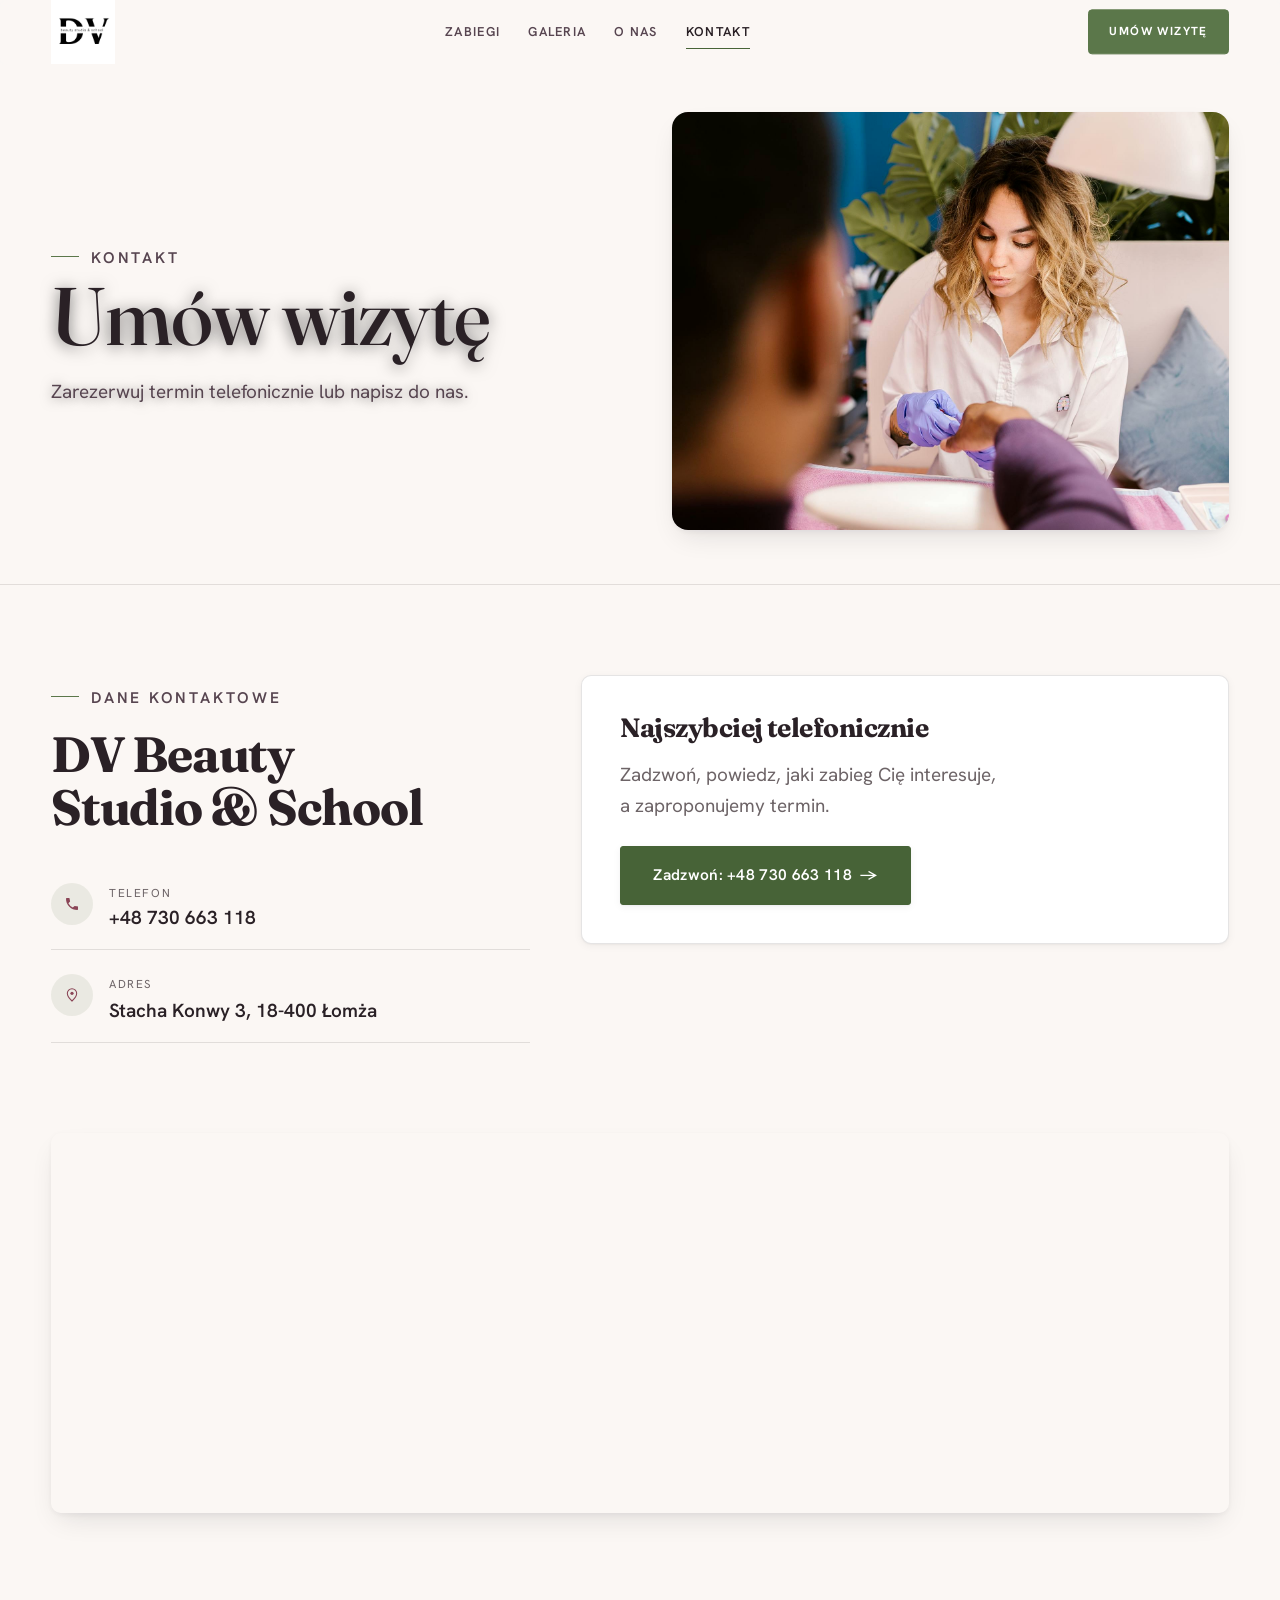
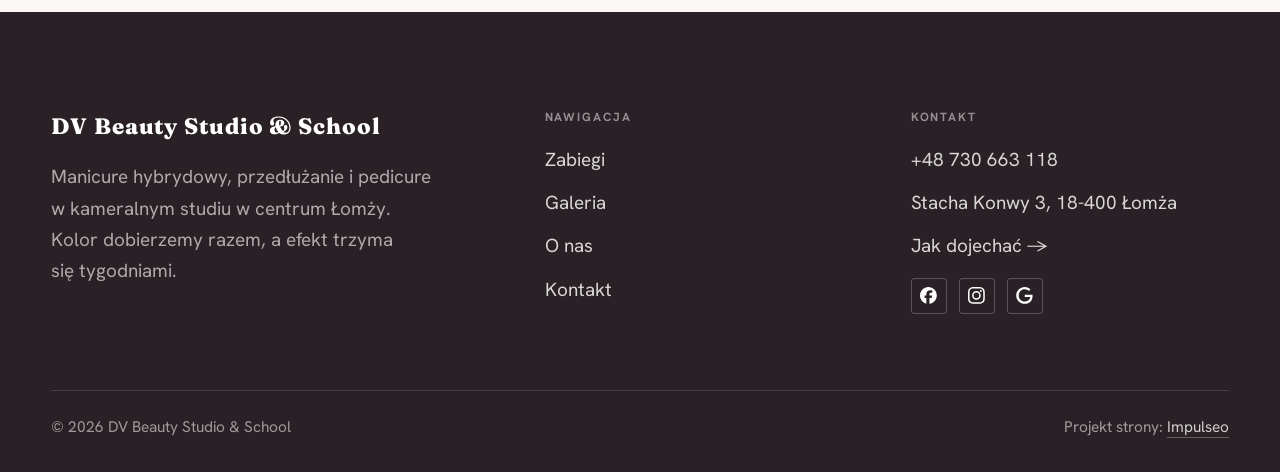
==== kontakt.html @ adeb6d8c "Strona demo: dv-beauty-studio-school" ====
<!DOCTYPE html>
<html lang="pl">
<head>
<meta charset="UTF-8">
<meta name="viewport" content="width=device-width, initial-scale=1.0">
<title>Kontakt - DV Beauty Studio &amp; School</title>
<meta name="description" content="Kontakt DV Beauty Studio &amp; School - Stacha Konwy 3, 18-400 Łomża">
<link rel="canonical" href="https://kris20032.github.io/dv-beauty-studio-school/kontakt.html">
<meta name="robots" content="noindex, nofollow">
<meta property="og:type" content="website">
<meta property="og:locale" content="pl_PL">
<meta property="og:site_name" content="DV Beauty Studio &amp; School">
<meta property="og:title" content="Kontakt - DV Beauty Studio &amp; School">
<meta property="og:description" content="Kontakt DV Beauty Studio &amp; School - Stacha Konwy 3, 18-400 Łomża">
<meta property="og:url" content="https://kris20032.github.io/dv-beauty-studio-school/kontakt.html">
<meta property="og:image" content="https://kris20032.github.io/dv-beauty-studio-school/img/og.jpg">
<meta property="og:image:width" content="1200">
<meta property="og:image:height" content="630">
<meta name="twitter:card" content="summary_large_image">
<link rel="preconnect" href="https://fonts.googleapis.com">
<link rel="preconnect" href="https://fonts.gstatic.com" crossorigin>
<link href="https://fonts.googleapis.com/css2?family=Fraunces:wght@500;600;700&family=Hanken+Grotesk:wght@400;500;600&display=swap" rel="stylesheet">
<link rel="stylesheet" href="assets/styles.css?v=def49a6e">
</head>
<body>

<header class="nav">
  <div class="wrap nav-inner">
    <a class="brand brand-has-logo" href="index.html"><img class="brand-logo" src="img/logo.jpg" alt="DV Beauty Studio &amp; School" width="720" height="720" decoding="async"></a>
    <nav class="nav-links">
      <a href="oferta.html">Zabiegi</a>
      <a href="realizacje.html">Galeria</a>
      <a href="o-nas.html">O nas</a>
      <a href="kontakt.html" class="active" aria-current="page">Kontakt</a>
      <a href="kontakt.html" class="btn btn-accent">Umów wizytę</a>
    </nav>
    <button class="nav-toggle" aria-label="Menu"><span></span><span></span><span></span></button>
  </div>
</header>

<main>
<section class="pagehead pagehead-soft">
  <div class="wrap">
    <figure class="ph-fig reveal"><img src="img/g14.jpg" alt="DV Beauty Studio &amp; School - Umów wizytę" loading="lazy" width="1880" height="1253" decoding="async"></figure>
    <div class="ph-copy reveal">
      <span class="eyebrow">Kontakt</span>
      <h1>Umów wizytę</h1>
      <p>Zarezerwuj termin telefonicznie lub napisz do nas.</p>
    </div>
  </div>
</section>
<section>
  <div class="wrap contact-grid">
    <div class="reveal">
      <span class="eyebrow">Dane kontaktowe</span>
      <h2 style="margin:var(--space-4) 0 var(--space-6)">DV Beauty Studio & School</h2>
      <div class="info-list">
        <div class="info-row"><div class="ic"><svg class="ico-tel" width="16" height="16" viewBox="0 0 24 24" fill="none" aria-hidden="true"><path d="M6.6 10.8a15.5 15.5 0 0 0 6.6 6.6l2.2-2.2a1 1 0 0 1 1-.24 11.4 11.4 0 0 0 3.6.58 1 1 0 0 1 1 1V20a1 1 0 0 1-1 1A17 17 0 0 1 3 4a1 1 0 0 1 1-1h3.5a1 1 0 0 1 1 1c0 1.25.2 2.46.58 3.6a1 1 0 0 1-.25 1l-2.23 2.2Z" fill="currentColor"/></svg></div><div><div class="lbl">Telefon</div><a class="val" href="tel:+48730663118">+48 730 663 118</a></div></div>
        <div class="info-row"><div class="ic"><svg class="ico-pin" width="16" height="16" viewBox="0 0 24 24" fill="none" aria-hidden="true"><path d="M12 21s7-6.1 7-11.5A7 7 0 0 0 5 9.5C5 14.9 12 21 12 21Z" stroke="currentColor" stroke-width="1.6" fill="none"/><circle cx="12" cy="9.5" r="2.4" fill="currentColor"/></svg></div><div><div class="lbl">Adres</div><div class="val">Stacha Konwy 3, 18-400 Łomża</div></div></div>
      </div>
    </div>
    <div class="reveal">
      <div class="form">
        <h3 style="margin-bottom:var(--space-4)">Najszybciej telefonicznie</h3>
        <p class="muted" style="margin-bottom:var(--space-5)">Zadzwoń, powiedz, jaki zabieg Cię interesuje, a zaproponujemy termin.</p>
        <a href="tel:+48730663118" class="btn btn-accent" style="justify-content:center">Zadzwoń: +48 730 663 118 <span class="arr">→</span></a>
      </div>
    </div>
  </div>
</section>
<section style="padding-top:0">
  <div class="wrap reveal">
    <iframe class="map" title="DV Beauty Studio &amp; School - Łomża" src="https://maps.google.com/maps?q=DV%20Beauty%20Studio%20%26%20School%20%C5%81om%C5%BCa&z=15&output=embed" loading="lazy" referrerpolicy="no-referrer-when-downgrade"></iframe>
  </div>
</section>
</main>

<footer>
  <div class="wrap">
    <div class="foot-grid">
      <div class="foot-brand">
        <div class="name">DV Beauty Studio & School</div>
        <p>Manicure hybrydowy, przedłużanie i pedicure w kameralnym studiu w centrum Łomży. Kolor dobierzemy razem, a efekt trzyma się tygodniami.</p>
      </div>
      <div class="foot-col">
        <h4>Nawigacja</h4>
        <a href="oferta.html">Zabiegi</a>
        <a href="realizacje.html">Galeria</a>
        <a href="o-nas.html">O nas</a>
        <a href="kontakt.html">Kontakt</a>
      </div>
      <div class="foot-col">
        <h4>Kontakt</h4>
        <a href="tel:+48730663118">+48 730 663 118</a>
        <p>Stacha Konwy 3, 18-400 Łomża</p>
        <a href="https://www.google.com/maps?cid=17348931028230055047" target="_blank" rel="noopener">Jak dojechać →</a>
      <div class="foot-soc">
        <a class="soc" href="https://www.facebook.com/dv.nailspace.insta/" target="_blank" rel="noopener" aria-label="Facebook - DV Beauty Studio &amp; School"><svg viewBox="0 0 24 24" aria-hidden="true" focusable="false"><path d="M9.101 23.691v-7.98H6.627v-3.667h2.474v-1.58c0-4.085 1.848-5.978 5.858-5.978.401 0 .955.042 1.468.103a8.68 8.68 0 0 1 1.141.195v3.325a8.623 8.623 0 0 0-.653-.036 26.805 26.805 0 0 0-.733-.009c-.707 0-1.259.096-1.675.309a1.686 1.686 0 0 0-.679.622c-.258.42-.374.995-.374 1.752v1.297h3.919l-.386 2.103-.287 1.564h-3.246v8.245C19.396 23.238 24 18.179 24 12.044c0-6.627-5.373-12-12-12s-12 5.373-12 12c0 5.628 3.874 10.35 9.101 11.647Z" fill="currentColor"/></svg></a>
        <a class="soc" href="https://www.instagram.com/dv.nailspace/" target="_blank" rel="noopener" aria-label="Instagram - DV Beauty Studio &amp; School"><svg viewBox="0 0 24 24" aria-hidden="true" focusable="false"><path d="M7.0301.084c-1.2768.0602-2.1487.264-2.911.5634-.7888.3075-1.4575.72-2.1228 1.3877-.6652.6677-1.075 1.3368-1.3802 2.127-.2954.7638-.4956 1.6365-.552 2.914-.0564 1.2775-.0689 1.6882-.0626 4.947.0062 3.2586.0206 3.6671.0825 4.9473.061 1.2765.264 2.1482.5635 2.9107.308.7889.72 1.4573 1.388 2.1228.6679.6655 1.3365 1.0743 2.1285 1.38.7632.295 1.6361.4961 2.9134.552 1.2773.056 1.6884.069 4.9462.0627 3.2578-.0062 3.668-.0207 4.9478-.0814 1.28-.0607 2.147-.2652 2.9098-.5633.7889-.3086 1.4578-.72 2.1228-1.3881.665-.6682 1.0745-1.3378 1.3795-2.1284.2957-.7632.4966-1.636.552-2.9124.056-1.2809.0692-1.6898.063-4.948-.0063-3.2583-.021-3.6668-.0817-4.9465-.0607-1.2797-.264-2.1487-.5633-2.9117-.3084-.7889-.72-1.4568-1.3876-2.1228C21.2982 1.33 20.628.9208 19.8378.6165 19.074.321 18.2017.1197 16.9244.0645 15.6471.0093 15.236-.005 11.977.0014 8.718.0076 8.31.0215 7.0301.0839m.1402 21.6932c-1.17-.0509-1.8053-.2453-2.2287-.408-.5606-.216-.96-.4771-1.3819-.895-.422-.4178-.6811-.8186-.9-1.378-.1644-.4234-.3624-1.058-.4171-2.228-.0595-1.2645-.072-1.6442-.079-4.848-.007-3.2037.0053-3.583.0607-4.848.05-1.169.2456-1.805.408-2.2282.216-.5613.4762-.96.895-1.3816.4188-.4217.8184-.6814 1.3783-.9003.423-.1651 1.0575-.3614 2.227-.4171 1.2655-.06 1.6447-.072 4.848-.079 3.2033-.007 3.5835.005 4.8495.0608 1.169.0508 1.8053.2445 2.228.408.5608.216.96.4754 1.3816.895.4217.4194.6816.8176.9005 1.3787.1653.4217.3617 1.056.4169 2.2263.0602 1.2655.0739 1.645.0796 4.848.0058 3.203-.0055 3.5834-.061 4.848-.051 1.17-.245 1.8055-.408 2.2294-.216.5604-.4763.96-.8954 1.3814-.419.4215-.8181.6811-1.3783.9-.4224.1649-1.0577.3617-2.2262.4174-1.2656.0595-1.6448.072-4.8493.079-3.2045.007-3.5825-.006-4.848-.0608M16.953 5.5864A1.44 1.44 0 1 0 18.39 4.144a1.44 1.44 0 0 0-1.437 1.4424M5.8385 12.012c.0067 3.4032 2.7706 6.1557 6.173 6.1493 3.4026-.0065 6.157-2.7701 6.1506-6.1733-.0065-3.4032-2.771-6.1565-6.174-6.1498-3.403.0067-6.156 2.771-6.1496 6.1738M8 12.0077a4 4 0 1 1 4.008 3.9921A3.9996 3.9996 0 0 1 8 12.0077" fill="currentColor"/></svg></a>
        <a class="soc" href="https://www.google.com/maps?cid=17348931028230055047" target="_blank" rel="noopener" aria-label="Google - DV Beauty Studio &amp; School"><svg viewBox="0 0 24 24" aria-hidden="true" focusable="false"><path d="M12.48 10.92v3.28h7.84c-.24 1.84-.853 3.187-1.787 4.133-1.147 1.147-2.933 2.4-6.053 2.4-4.827 0-8.6-3.893-8.6-8.72s3.773-8.72 8.6-8.72c2.6 0 4.507 1.027 5.907 2.347l2.307-2.307C18.747 1.44 16.133 0 12.48 0 5.867 0 .307 5.387.307 12s5.56 12 12.173 12c3.573 0 6.267-1.173 8.373-3.36 2.16-2.16 2.84-5.213 2.84-7.667 0-.76-.053-1.467-.173-2.053H12.48z" fill="currentColor"/></svg></a>
      </div>
      </div>
    </div>
    <div class="foot-bot">
      <span>© 2026 DV Beauty Studio & School</span>
      <span>Projekt strony: <a class="foot-credit" href="https://impulseo.pl" target="_blank" rel="noopener">Impulseo</a></span>
    </div>
  </div>
</footer>
<div class="sticky-reserve"><a class="sr-book" href="kontakt.html">Umów wizytę</a><a class="sr-call" href="tel:+48730663118" aria-label="Zadzwoń"><svg class="ico-tel" width="16" height="16" viewBox="0 0 24 24" fill="none" aria-hidden="true"><path d="M6.6 10.8a15.5 15.5 0 0 0 6.6 6.6l2.2-2.2a1 1 0 0 1 1-.24 11.4 11.4 0 0 0 3.6.58 1 1 0 0 1 1 1V20a1 1 0 0 1-1 1A17 17 0 0 1 3 4a1 1 0 0 1 1-1h3.5a1 1 0 0 1 1 1c0 1.25.2 2.46.58 3.6a1 1 0 0 1-.25 1l-2.23 2.2Z" fill="currentColor"/></svg></a></div>
<div class="demo-wazne" data-do="2026-08-30" data-cykl="3" hidden><svg class="dw-ico" width="13" height="13" viewBox="0 0 24 24" fill="none" aria-hidden="true"><circle cx="12" cy="12" r="8.6" stroke="currentColor" stroke-width="1.8"/><path d="M12 7.2V12l3.3 2" stroke="currentColor" stroke-width="1.8" stroke-linecap="round"/></svg><span class="dw-txt"></span></div>

<script src="assets/main.js"></script>
</body>
</html>
---- assets/styles.css ----
/* ============================================================
   STOLBASZ — premium, architektoniczny B2B fit-out
   Jasna paleta, zero brązu. System wg premium-web-craft.
   Projekt strony: Impulseo (impulseo.pl)
   ============================================================ */

:root{
  /* PALETA — jasna, architektoniczna, chłodna */
  --paper:#FBF7F4;          /* główne tło */
  --paper-2:#F1E7E4;        /* sekcje alternatywne (chłodny jasny szary) */
  --paper-3:#F1E7E4;        /* delikatne wypełnienia */
  --ink:#2A2126;            /* tekst główny — chłodny grafit */
  --ink-soft:#574550;       /* nagłówki drugorzędne */
  --muted:#94888C;          /* tekst poboczny */
  --line:rgba(42,33,38,.12);/* hairline */
  --accent:#A85A6B;         /* stonowany petrol-slate — jedyny akcent */
  --accent-d:#8A4456;
  --accent-soft:rgba(168,90,107,.10);
  --dark:#2A2126;           /* sekcje ciemne (stopka/CTA) */

  /* HOVER ZDJĘĆ — JEDEN standard dla całego silnika (decyzja K. 04.08.2026, artefakt z wariantami).
     AKTUALNE (K.+Szymon 09.08.2026, wybór z artefaktu 6 wariantów): zoom 1.05 przy 1.4s -
     przy tak długim czasie mocniejszy kadr NIE skacze, tylko „oddycha". Poprzedni standard
     (1.02 / .55s z 04.08) odbierany jako dynamiczny i szybki.
     Spoczynek lekko przygaszony, ale TYLKO tam, gdzie jest mysz (@media hover:hover) —
     na telefonie zdjęcia zostają w pełnej jasności. */
  --img-zoom:1.05;                   /* K.+Szymon 09.08: wariant F z artefaktu porównawczego */
  --img-rest:brightness(.95) saturate(.99);
  --img-hot:brightness(1.06) saturate(1.05);
  --img-dur:1.4s;                    /* K.+Szymon 09.08 (wariant F): powoli = elegancko */
  --img-ease:cubic-bezier(.16,.84,.44,1);  /* miękki ogon, efekt „oddychania" */

  /* ODSTĘPY — skala 4/8 */
  --space-1:4px; --space-2:8px; --space-3:12px; --space-4:16px; --space-5:24px;
  --space-6:32px; --space-7:48px; --space-8:64px; --space-9:96px; --space-10:128px;

  /* TYPOGRAFIA — fluid clamp() (skala podbita 16.07.2026: większe, czytelniejsze litery — uwaga Adama) */
  --text-sm:clamp(.9rem,.87rem + .12vw,1rem);
  --text-base:clamp(1.08rem,1.04rem + .18vw,1.2rem);
  --text-lg:clamp(1.24rem,1.15rem + .34vw,1.44rem);
  --text-h3:clamp(1.34rem,1.22rem + .55vw,1.66rem);
  --text-h2:clamp(2.1rem,1.66rem + 2.1vw,3.1rem);
  --text-h1:clamp(2.9rem,2.1rem + 4vw,5.1rem);

  /* PROMIENIE — architektoniczne, raczej ostre */
  --r-sm:3px; --r-md:6px; --r-lg:10px;

  /* RUCH */
  --ease:cubic-bezier(.25,.46,.45,.94); --dur:.24s;

  /* CIENIE — miękkie, warstwowe */
  --sh-sm:0 1px 2px rgba(16,24,32,.04), 0 2px 8px rgba(16,24,32,.05);
  --sh-md:0 2px 6px rgba(16,24,32,.05), 0 12px 28px -8px rgba(16,24,32,.12);
  --sh-lg:0 6px 14px rgba(16,24,32,.07), 0 26px 56px -18px rgba(16,24,32,.22);

  --hairline:1px solid var(--line);

  --font-display:'Fraunces',serif;
  --font-body:'Hanken Grotesk',sans-serif;
}

*{box-sizing:border-box;margin:0;padding:0}
html{scroll-behavior:smooth}
body{
  font-family:var(--font-body);
  font-size:var(--text-base);
  line-height:1.65;
  color:var(--ink);
  background:var(--paper);
  -webkit-font-smoothing:antialiased;
  text-rendering:optimizeLegibility;
}
img{max-width:100%;height:auto;display:block}  /* height:auto = width/height z atrybutów trzyma proporcje (TOP#12) */
a{color:inherit;text-decoration:none}

.wrap{width:min(92%,1180px);margin-inline:auto}
section{padding-block:clamp(52px,6.5vw,96px)}

h1,h2,h3{font-family:var(--font-display);font-weight:700;line-height:1.08;letter-spacing:-.02em;color:var(--ink)}
h1{font-size:var(--text-h1);letter-spacing:-.035em}
h2{font-size:var(--text-h2);letter-spacing:-.025em}
h3{font-size:var(--text-h3)}
/* MIARA — długość wiersza. WCAG 2.2 SC 1.4.8: max 80 znaków; Butterick: 45–90.
   68ch daje realnie 72–78 znaków polskiego tekstu, czyli z zapasem pod granicą.
   Wcześniej limit miał TYLKO <p> — <li>, <blockquote> i <dd> nie miały żadnego,
   i to jedyny powód, dla którego 23 bloki na dwóch oddanych stronach jadą po
   83–106 znaków w wierszu (pomiar 07.08.2026, bramka `miara`).
   ⚠️ Listy i definicje ograniczamy TYLKO bez klasy: `ul`/`ol` z klasą to u nas
   układ (siatki kafli, menu), a nie tekst ciągły — tam miarę wyznacza układ. */
/* 60ch, nie 68ch (K. 10.08): po zmianie fontów na węższe kroje (DM Sans i spółka)
   w 68ch mieściło się ~90 znaków - bramka pikselowa słusznie zgłaszała przekroczenie
   granicy 80. Pomiar na żywej przeglądarce: 60ch = 90 znaków, 53ch = ~78 znaków, czyli normę WCAG 1.4.8. */
:root{ --miara:53ch }
p{max-width:min(100%,var(--miara))}
blockquote,
ul:not([class])>li, ol:not([class])>li,
dl:not([class])>dd{max-width:min(100%,var(--miara))}

/* ⚠️ Świadomie BEZ wyjątku `.tile p,.card p,.svc p{max-width:none}`, choć nasuwa się sam:
   te akapity BYŁY już ograniczone (stare `p{max-width:65ch}`), więc „wyjątek" nie odblokowałby
   niczego nowego — tylko ROZLUŹNIŁ stan sprzed zmiany na wszystkich demach naraz.
   `figcaption` żadna z reguł wyżej nie dotyczy, więc też nie potrzebuje zwolnienia. */

/* ŁAMANIE. `balance` wyrównuje długości wierszy w nagłówku, `pretty` pilnuje ostatniego
   wiersza akapitu, żeby nie został w nim jeden wyraz. Obsługiwane od Chrome 117 /
   Safari 17.5; starsze przeglądarki po prostu ignorują tę własność.
   `text-wrap:pretty` nie występowało dotąd ANI RAZ w silniku ani w repo klientów. */
h1,h2,h3,.lead,.lede{text-wrap:balance}
p,li,blockquote,dd{text-wrap:pretty}

.eyebrow{
  font-family:var(--font-body);
  font-size:var(--text-sm);
  font-weight:600;
  letter-spacing:.18em;
  text-transform:uppercase;
  color:var(--accent);
  display:inline-flex;align-items:center;gap:var(--space-3);
}
/* flex:none + margin-top = kreska trzyma się PIERWSZEJ linii. Wcześniej align-items:center
   centrowało ją względem całego bloku i przy zawinięciu (długi kicker typu
   „…WNĘTRZ · LESZNO · OD 2019") druga linia lądowała z brzydkim wcięciem. */
.eyebrow{align-items:flex-start}
.eyebrow>*,.eyebrow{text-wrap:balance}   /* dlugi kicker lamal sie na sierote typu samo „2019" w drugiej linii */
.eyebrow::before{content:"";width:28px;height:1px;background:var(--accent);display:inline-block;flex:none;margin-top:.62em}

.muted{color:var(--muted)}
.lead{font-size:var(--text-lg);line-height:1.55;color:var(--ink-soft);max-width:50ch}

/* ---------- BUTTONS ---------- */
.btn{
  display:inline-flex;align-items:center;gap:var(--space-2);
  font-weight:600;font-size:var(--text-sm);letter-spacing:.02em;
  padding:var(--space-4) var(--space-6);
  border-radius:var(--r-sm);
  transition:transform var(--dur) var(--ease),box-shadow var(--dur) var(--ease),background var(--dur) var(--ease);
  cursor:pointer;border:1px solid transparent;
}
.btn-accent{background:var(--accent);color:#fff;box-shadow:var(--sh-sm)}
.btn-accent:hover{background:var(--accent-d);transform:translateY(-2px);box-shadow:var(--sh-md)}
.btn-accent:active{transform:translateY(0);box-shadow:var(--sh-sm)}
.btn-ghost{background:transparent;color:var(--ink);border-color:var(--line)}
.btn-ghost:hover{border-color:var(--accent);color:var(--accent);transform:translateY(-2px)}
.btn-light{background:#fff;color:var(--ink);box-shadow:var(--sh-sm)}
.btn-light:hover{transform:translateY(-2px);box-shadow:var(--sh-md)}
.btn .arr{transition:transform var(--dur) var(--ease)}
.btn:hover .arr{transform:translateX(4px)}

/* ---------- NAV ---------- */
.nav{
  position:sticky;top:0;z-index:50;
  background:color-mix(in srgb,var(--paper) 88%,transparent);
  backdrop-filter:saturate(140%) blur(10px);
  border-bottom:var(--hairline);
}
.nav-inner{display:flex;align-items:center;justify-content:space-between;gap:var(--space-5);height:72px}
/* ANTY-NACHODZENIE (K. 05.08.2026): długa nazwa firmy + przycisk z pełnym numerem nie mieściły się w pasku
   i flex ściskał linki PONIŻEJ ich treści - "Kontakt" wchodził na ramkę "Zadzwoń +48 ...". Teraz ustępuje
   nazwa marki (skrót wielokropkiem), a menu i przycisk nigdy się nie kurczą ani nie zachodzą na siebie. */
.brand{display:flex;flex-direction:column;line-height:1;min-width:0;flex:0 1 auto}
.brand .name{font-family:var(--font-display);font-weight:800;font-size:1.35rem;letter-spacing:.04em;white-space:nowrap;overflow:hidden;text-overflow:ellipsis}
.brand .sub{font-size:.62rem;letter-spacing:.34em;text-transform:uppercase;color:var(--muted);margin-top:5px;white-space:nowrap;overflow:hidden;text-overflow:ellipsis}
.nav-links{display:flex;align-items:center;gap:var(--space-6);flex:0 0 auto}
.nav-links a{font-size:var(--text-sm);font-weight:500;color:var(--ink-soft);position:relative;padding-block:4px;white-space:nowrap;transition:color var(--dur) var(--ease)}
.nav-links a::after{content:"";position:absolute;left:0;bottom:0;width:0;height:1.5px;background:var(--accent);transition:width var(--dur) var(--ease)}
.nav-links a:hover,.nav-links a.active{color:var(--ink)}
.nav-links a:hover::after,.nav-links a.active::after{width:100%}
.nav-links .btn{padding:var(--space-2) var(--space-5)}
/* przyciski w nav: właściwy kolor (przebij .nav-links a) + bez podkreślenia */
.nav-links a.btn-accent{color:#fff}
.nav-links a.btn-ghost,.nav-links a.btn-light{color:var(--ink)}
/* CTA w pasku: NIE podkreślenie spod linków menu, ale ten sam przelatujący błysk,
   co na wszystkich innych przyciskach (zgłoszenie K. 13.08.2026 - „na hero jest efekt
   światła przechodzącego przez przycisk, na navbarze go nie ma, a mają być identyczne").
   Reguła `.nav-links a::after` jest silniejsza od `.btn::after`, więc trzeba jej
   geometrię wyzerować i wpisać połysk z nazwy - samo `display:none` gasiło efekt. */
.nav-links a.btn::after{
  display:block;content:"";position:absolute;inset:0;z-index:-1;pointer-events:none;
  inset:0;width:auto;height:auto;border-radius:inherit;   /* kasuje geometrię podkreślenia (width:0;height:1.5px) */
  background:linear-gradient(100deg,transparent 32%,rgba(255,255,255,.20) 50%,transparent 68%);
  translate:-120% 0}
@media (prefers-reduced-motion:no-preference){
  .nav-links a.btn:hover::after{translate:120% 0;transition:translate .75s var(--mt-ease,cubic-bezier(.16,.84,.44,1))}
}
.nav-toggle{display:none;background:none;border:none;cursor:pointer;flex-direction:column;gap:5px;padding:8px}
.nav-toggle span{width:24px;height:2px;background:var(--ink);transition:var(--dur)}
/* Ciasny zakres MIĘDZY menu mobilnym a pełnym pulpitem: zbijamy odstępy i nazwę marki,
   żeby wszystko zmieściło się naturalnie, zanim w ogóle dojdzie do skracania wielokropkiem. */
@media(max-width:1280px) and (min-width:921px){
  .nav-links{gap:var(--space-4)}
  .nav-links .btn{padding:var(--space-2) var(--space-4)}
  .brand .name{font-size:1.15rem}
}

/* ---------- HERO (split) ---------- */
.hero{position:relative;overflow:hidden;border-bottom:var(--hairline)}
.hero-grid{display:grid;grid-template-columns:1.05fr .95fr;gap:clamp(24px,4vw,60px);align-items:center;
  padding-block:clamp(36px,4.5vw,64px)}
.hero-copy .eyebrow{margin-bottom:var(--space-5)}
.hero-copy h1{margin-bottom:var(--space-5)}
.hero-copy .lead{margin-bottom:var(--space-7)}
.hero-actions{display:flex;flex-wrap:wrap;gap:var(--space-4)}
.hero-art{position:relative;aspect-ratio:4/3;border-radius:var(--r-lg);overflow:hidden;box-shadow:var(--sh-lg)}
.hero-art img{width:100%;height:100%;object-fit:cover}
.hero-art::after{content:"";position:absolute;inset:0;background:linear-gradient(180deg,transparent 55%,rgba(18,24,28,.28))}
.hero-badge{position:absolute;left:var(--space-5);bottom:var(--space-5);z-index:2;
  background:rgba(252,252,251,.94);backdrop-filter:blur(4px);
  border-radius:var(--r-md);padding:var(--space-4) var(--space-5);box-shadow:var(--sh-md);max-width:78%}
.hero-badge strong{display:block;font-family:var(--font-display);font-size:1rem;letter-spacing:-.01em}
.hero-badge span{font-size:var(--text-sm);color:var(--muted)}

/* ---------- HERO duży / kinowy (strona główna) ---------- */
.hero-cine{position:relative;min-height:clamp(560px,82vh,840px);min-height:clamp(560px,82svh,840px);display:flex;align-items:center;overflow:hidden;border-bottom:var(--hairline)}
.hero-cine>img{position:absolute;inset:0;width:100%;height:100%;object-fit:cover;z-index:0}
.hero-cine::after{content:"";position:absolute;inset:0;z-index:1;
  background:linear-gradient(95deg,rgba(13,18,23,.86) 0%,rgba(13,18,23,.64) 32%,rgba(13,18,23,.24) 62%,rgba(13,18,23,.04) 100%)}
.hero-cine .wrap{position:relative;z-index:2;padding-block:var(--space-8)}
.hero-cine .hero-copy{max-width:660px}
.hero-cine .eyebrow{color:#fff;margin-bottom:var(--space-5)}
.hero-cine .eyebrow::before{background:#fff}
.hero-cine h1{color:#fff;margin-bottom:var(--space-5);font-size:clamp(2.9rem,2rem + 4.4vw,5.2rem);text-wrap:balance}
.hero-cine .lead{color:rgba(255,255,255,.92);max-width:48ch;margin-bottom:var(--space-7)}
.hero-cine .hero-actions{display:flex;flex-wrap:wrap;gap:var(--space-4)}
/* NISKIE OKNO (laptop z dokiem i paskami przeglądarki ma ~700-780 px wysokości widoku):
   H1 do 5.2rem + długi lead nie mieściły się i przyciski wypadały POD krawędź ekranu -
   klient widział stronę bez ani jednego CTA. Skalujemy w dół, zamiast przycinać treść. */
@media(min-width:821px) and (max-height:820px){
  .hero-cine{min-height:clamp(520px,94svh,780px)}
  .hero-cine .wrap{padding-block:var(--space-6)}
  .hero-cine h1{font-size:clamp(2.2rem,1.5rem + 2.6vw,3.6rem);margin-bottom:var(--space-4)}
  .hero-cine .eyebrow{margin-bottom:var(--space-4)}
  .hero-cine .lead{margin-bottom:var(--space-5);max-width:44ch}
}
@media(max-width:680px){
  .hero-cine{min-height:clamp(520px,76vh,640px);min-height:clamp(520px,76svh,640px);align-items:flex-end}
  .hero-cine::after{background:linear-gradient(0deg,rgba(13,18,23,.9) 6%,rgba(13,18,23,.45) 55%,rgba(13,18,23,.25) 100%)}
  .hero-cine .wrap{padding-bottom:var(--space-9)}
  /* TELEFON (~90% oglądających): lead potrafił zająć 8 linii i zepchnąć CTA poza pierwszy ekran.
     Zwężamy interlinię i skalę - treści nie ucinamy, bo to ona sprzedaje. */
  .hero-cine .lead{font-size:.98rem;line-height:1.5;margin-bottom:var(--space-5)}
  .hero-cine .eyebrow{font-size:.72rem;letter-spacing:.13em;margin-bottom:var(--space-4)}
  .hero-cine .eyebrow::before{width:20px}
  .hero-cine h1{margin-bottom:var(--space-4)}
}

/* full-bleed hero variant (podstrony) */
.pagehead{position:relative;min-height:46vh;min-height:46svh;display:flex;align-items:flex-end;overflow:hidden;border-bottom:var(--hairline)}
.pagehead img{position:absolute;inset:0;width:100%;height:100%;object-fit:cover}
/* 10.08.2026 (decyzja K.): mocniejsze przyciemnienie + cień pod tekstem. Bramka mierzyła na
   nagłówkach podstron 3,38-3,43:1 przy wymaganych 4,5 — jasne zdjęcie (hala, śnieg, niebo)
   podchodziło pod biały tekst. Zdjęcia klientów są różne, więc kontrast musi dawać WARSTWA,
   a nie szczęśliwy dobór kadru. */
.pagehead::after{content:"";position:absolute;inset:0;background:linear-gradient(180deg,rgba(18,24,28,.40),rgba(18,24,28,.76))}
.pagehead .wrap{position:relative;z-index:2;padding-block:var(--space-9);color:#fff}
.pagehead h1{color:#fff;max-width:18ch;text-shadow:0 2px 16px rgba(0,0,0,.55)}
.pagehead .eyebrow{color:#fff}
.pagehead .eyebrow::before{background:#fff}
.pagehead p{color:rgba(255,255,255,.92);margin-top:var(--space-4);max-width:54ch;text-shadow:0 1px 12px rgba(0,0,0,.5)}

/* ---------- STRIP (pasek skrótów / liczby) ---------- */
.strip{background:var(--dark);color:#fff}
/* PASEK HASEŁ — standard 04.08.2026 (decyzja K.): 5 haseł w JEDNYM rzędzie, tekst WYŚRODKOWANY,
   węższe marginesy boczne niż reszta strony (pasek ma iść szerzej), równe wysokości kolumn. */
.strip .wrap{width:min(96%,1440px);display:grid;grid-template-columns:repeat(5,1fr);
  gap:var(--space-5);padding-block:var(--space-7);align-items:stretch}
.strip .item .k{font-family:var(--font-display);font-size:clamp(1.05rem,.82rem + .85vw,1.55rem);
  font-weight:800;letter-spacing:-.02em;color:#fff;line-height:1.18;text-wrap:balance}
.strip .item .v{font-size:var(--text-sm);color:rgba(255,255,255,.66);margin-top:var(--space-2);line-height:1.4}
.strip .item{border-left:2px solid var(--accent);padding-inline:var(--space-4);
  text-align:center;display:flex;flex-direction:column;justify-content:center}
/* liczba kolumn = liczba haseł, żeby ostatnie nie zostawało samo w drugim rzędzie.
   Klasę n-N nadaje multipage.py; domyślnie (bez klasy) pasek jest 5-kolumnowy. */
.strip.n-2 .wrap{grid-template-columns:repeat(2,1fr)}
.strip.n-3 .wrap{grid-template-columns:repeat(3,1fr)}
.strip.n-4 .wrap{grid-template-columns:repeat(4,1fr);gap:var(--space-6)}
.strip.n-4 .item .k{font-size:clamp(1.3rem,1rem + 1.1vw,2rem)}
.strip.n-6 .wrap{grid-template-columns:repeat(6,1fr);gap:var(--space-4)}
.strip.n-6 .item .k{font-size:clamp(.98rem,.8rem + .7vw,1.35rem)}
/* równe łamanie: zamiast "długa linia + jedno słowo" obie linie zbliżonej długości */
.strip .item .k{text-wrap:balance}

/* ---------- SECTION HEAD ---------- */
.head{max-width:48rem;margin-bottom:var(--space-8)}
.head.center{margin-inline:auto;text-align:center}
.head .eyebrow{margin-bottom:var(--space-4)}
.head h2{margin-bottom:var(--space-4)}
.head p{color:var(--muted);font-size:var(--text-lg);line-height:1.55}
.head.center p{margin-inline:auto}

/* ---------- INTRO SPLIT ---------- */
.split{display:grid;grid-template-columns:.92fr 1.08fr;gap:clamp(28px,5vw,80px);align-items:center}
.split.rev{grid-template-columns:1.08fr .92fr}
.split.rev .split-art{order:-1}
.split-art{position:relative;aspect-ratio:5/4;border-radius:var(--r-lg);overflow:hidden;box-shadow:var(--sh-lg)}
.split-art img{width:100%;height:100%;object-fit:cover}
.split-copy h2{margin-bottom:var(--space-5)}
.split-copy p+p{margin-top:var(--space-4)}
.split-copy .btn{margin-top:var(--space-6)}

/* ---------- SERVICES (zakres) ---------- */
.svc-grid{display:grid;grid-template-columns:repeat(auto-fit,minmax(280px,1fr));gap:var(--space-5)}
.svc{background:#fff;border:var(--hairline);border-radius:var(--r-md);padding:var(--space-7) var(--space-6);
  transition:transform var(--dur) var(--ease),box-shadow var(--dur) var(--ease),border-color var(--dur) var(--ease);
  position:relative;overflow:hidden}
.svc::before{content:"";position:absolute;left:0;top:0;width:3px;height:0;background:var(--accent);transition:height var(--dur) var(--ease)}
.svc:hover{transform:translateY(-4px);box-shadow:var(--sh-md);border-color:transparent}
.svc:hover::before{height:100%}
.svc .ic{font-family:var(--font-display);font-size:.8rem;font-weight:700;letter-spacing:.12em;color:var(--accent);margin-bottom:var(--space-4)}
.svc h3{margin-bottom:var(--space-3);font-size:1.22rem}
.svc p{color:var(--muted);font-size:var(--text-base);line-height:1.6}

/* big detailed service rows */
.svc-row{display:grid;grid-template-columns:.8fr 1.2fr;gap:clamp(20px,4vw,60px);align-items:center;padding-block:var(--space-8)}
.svc-row+.svc-row{border-top:var(--hairline)}
.svc-row.rev{grid-template-columns:1.2fr .8fr}
/* Naprzemienny układ wierszy oferty: co drugi wiersz ma zdjęcie po PRAWEJ.
   Było `order:-1` — martwy kod, bo zdjęcie i tak jest pierwszym dzieckiem w HTML,
   więc wszystkie wiersze wyglądały identycznie (zdjęcie zawsze z lewej), a `rev`
   zmieniało tylko szerokość kolumn. Znalezione 29.07.2026 przy różnicowaniu kierunków
   animacji (pomiar pozycji: art.mid 390/502 przy row.mid 756 — zawsze lewa strona). */
.svc-row.rev .svc-row-art{order:2}
.svc-row-art{aspect-ratio:4/3;border-radius:var(--r-md);overflow:hidden;box-shadow:var(--sh-md)}
.svc-row-art img{width:100%;height:100%;object-fit:cover}
.svc-row h3{font-size:1.5rem;margin-bottom:var(--space-4)}
.svc-row .num{font-family:var(--font-display);font-size:.85rem;font-weight:700;letter-spacing:.14em;color:var(--accent);display:block;margin-bottom:var(--space-3)}
.svc-row ul{list-style:none;margin-top:var(--space-4);display:flex;flex-direction:column;gap:var(--space-2)}
.svc-row li{position:relative;padding-left:var(--space-5);color:var(--muted);font-size:var(--text-base)}
.svc-row li::before{content:"";position:absolute;left:0;top:.62em;width:8px;height:1px;background:var(--accent)}

/* ---------- GALLERY (realizacje) ---------- */
.gallery{display:grid;grid-template-columns:repeat(12,1fr);gap:var(--space-4);grid-auto-rows:200px}
/* GALERIA MASONRY — pionowe zdjęcia (portrety beauty/wellness) bez przycinania: kolumny, height auto */
.gallery-masonry{column-count:3;column-gap:var(--space-4)}
@media(max-width:900px){.gallery-masonry{column-count:2}}
@media(max-width:560px){.gallery-masonry{column-count:1}}
.gallery-masonry .m-tile{break-inside:avoid;margin:0 0 var(--space-4);padding:0;position:relative;overflow:hidden;border-radius:var(--r-md);border:1px solid var(--line)}
.gallery-masonry .m-tile img{width:100%;height:auto;display:block}
.gallery-masonry .m-tile .cap{position:absolute;left:0;right:0;bottom:0;padding:var(--space-4);color:#fff;background:linear-gradient(0deg,rgba(0,0,0,.55),transparent);font-size:var(--text-sm)}
.gallery-masonry .m-tile .cap small{display:block;font-weight:400;opacity:.78;letter-spacing:.04em;text-transform:uppercase;font-size:.66rem;margin-top:3px}
.tile{position:relative;overflow:hidden;border-radius:var(--r-md);box-shadow:var(--sh-sm);
  transition:transform var(--dur) var(--ease),box-shadow var(--dur) var(--ease)}
.tile img{width:100%;height:100%;object-fit:cover;
  transition:transform var(--img-dur) var(--img-ease),filter var(--img-dur) var(--img-ease)}
.tile:hover{box-shadow:var(--sh-md)}
.tile .cap{position:absolute;left:0;right:0;bottom:0;padding:var(--space-5) var(--space-4) var(--space-4);
  /* mocniejszy spad + cien pod tekstem: na JASNYCH zdjeciach klienta (biale fronty, sciany)
     slaby gradient dawal kontrast ~1.5:1 zamiast wymaganych 3.6:1 (bramka wygladu, 10.08.2026) */
  background:linear-gradient(transparent 28%,rgba(18,24,28,.58) 62%,rgba(18,24,28,.93));color:#fff;
  text-shadow:0 1px 3px rgba(0,0,0,.6);
  font-size:var(--text-sm);font-weight:600;letter-spacing:.01em;
  opacity:0;transform:translateY(8px);transition:var(--dur) var(--ease)}
.tile:hover .cap{opacity:1;transform:translateY(0)}
.tile .cap small{display:block;font-weight:400;opacity:.78;letter-spacing:.04em;text-transform:uppercase;font-size:.66rem;margin-top:3px}
/* bento spans */
.t-wide{grid-column:span 6}
.t-tall{grid-column:span 6;grid-row:span 2}
.t-std{grid-column:span 6}
.t-third{grid-column:span 4}
.t-two3{grid-column:span 8}

/* ---------- TRUST / WIARYGODNOŚĆ ---------- */
.trust{background:var(--paper-2)}
.trust-grid{display:grid;grid-template-columns:repeat(auto-fit,minmax(240px,1fr));gap:var(--space-5);margin-top:var(--space-7)}
.trust-card{background:#fff;border-radius:var(--r-md);padding:var(--space-7) var(--space-6);box-shadow:var(--sh-sm);border-top:3px solid var(--accent)}
.trust-card .big{font-family:var(--font-display);font-size:clamp(1.8rem,1.3rem + 1.6vw,2.6rem);font-weight:800;letter-spacing:-.02em;color:var(--ink);line-height:1}
.trust-card h3{font-size:1.12rem;margin:var(--space-3) 0 var(--space-2)}
.trust-card p{color:var(--muted);font-size:var(--text-base);line-height:1.55}

/* ---------- CTA band ---------- */
.cta{background:var(--dark);color:#fff;position:relative;overflow:hidden}
/* telefon w CTA: na ciemnym tle biały (domyślnie), rodziny z JASNYM tłem CTA
   nadpisują to u siebie - wcześniej kolor siedział w stylu inline i wygrywał z rodziną. */
.cta .btn-ghost-cta{color:#fff;border-color:rgba(255,255,255,.3)}
.cta .wrap{display:grid;grid-template-columns:1.4fr .6fr;gap:var(--space-7);align-items:center;position:relative;z-index:2}
.cta h2{color:#fff;max-width:20ch}
.cta p{color:rgba(255,255,255,.74);margin-top:var(--space-4)}
.cta-actions{display:flex;flex-direction:column;gap:var(--space-3);align-items:flex-start}
.cta::before{content:"";position:absolute;right:-80px;top:-80px;width:360px;height:360px;border-radius:50%;
  background:radial-gradient(circle,var(--accent-soft),transparent 70%)}

/* ---------- CONTACT ---------- */
.contact-grid{display:grid;grid-template-columns:.85fr 1.15fr;gap:clamp(28px,4vw,56px);align-items:start}
.info-list{display:flex;flex-direction:column;gap:var(--space-2)}
.info-row{display:flex;gap:var(--space-4);align-items:flex-start;padding-block:var(--space-4);border-bottom:var(--hairline)}
.info-row .ic{flex:none;width:42px;height:42px;display:grid;place-items:center;border-radius:50%;
  background:var(--accent-soft);color:var(--accent);font-size:1.05rem}
.info-row .lbl{font-size:.72rem;letter-spacing:.14em;text-transform:uppercase;color:var(--muted)}
.info-row .val{font-weight:600;font-size:var(--text-base);margin-top:2px}
.info-row a.val:hover{color:var(--accent)}
.map{border:none;border-radius:var(--r-lg);box-shadow:var(--sh-md);width:100%;height:100%;min-height:380px;filter:grayscale(.2) contrast(1.02)}
.form{background:#fff;border:var(--hairline);border-radius:var(--r-lg);padding:clamp(24px,3vw,40px);box-shadow:var(--sh-sm)}
.form .fld{margin-bottom:var(--space-5)}
.form label{display:block;font-size:var(--text-sm);font-weight:600;margin-bottom:var(--space-2)}
.form input,.form textarea{width:100%;font-family:inherit;font-size:var(--text-base);color:var(--ink);
  padding:var(--space-4);border:var(--hairline);border-radius:var(--r-sm);background:var(--paper);transition:border-color var(--dur)}
.form input:focus,.form textarea:focus{outline:none;border-color:var(--accent);background:#fff}
.form textarea{resize:vertical;min-height:120px}
.form .note{font-size:var(--text-sm);color:var(--muted);margin-top:var(--space-3)}

/* ---------- FOOTER ---------- */
footer{background:var(--dark);color:#fff;padding-block:var(--space-9) var(--space-6)}
.foot-grid{display:grid;grid-template-columns:1.4fr 1fr 1fr;gap:var(--space-7);margin-bottom:var(--space-8)}
.foot-brand .name{font-family:var(--font-display);font-weight:800;font-size:1.4rem;letter-spacing:.04em}
.foot-brand p{color:rgba(255,255,255,.62);margin-top:var(--space-4);font-size:var(--text-base);max-width:38ch}
.foot-col h4{font-size:.74rem;letter-spacing:.16em;text-transform:uppercase;color:rgba(255,255,255,.5);margin-bottom:var(--space-4)}
.foot-col a,.foot-col p{display:block;color:rgba(255,255,255,.82);font-size:var(--text-base);margin-bottom:var(--space-3)}
.foot-col a:hover{color:#fff}
.foot-bot{border-top:1px solid rgba(255,255,255,.12);padding-top:var(--space-5);display:flex;justify-content:space-between;flex-wrap:wrap;gap:var(--space-3);
  font-size:var(--text-sm);color:rgba(255,255,255,.55)}
.foot-bot a:hover{color:#fff}
/* Podpis w stopce = klikalny link do impulseo.pl (31.07.2026). Ma być WIDOCZNIE klikalny,
   ale nie krzyczeć - stąd sam kolor jaśniejszy + delikatne podkreślenie na najeździe. */
.foot-bot a.foot-credit{color:rgba(255,255,255,.78);text-decoration:none;border-bottom:1px solid rgba(255,255,255,.28)}
.foot-bot a.foot-credit:hover{color:#fff;border-bottom-color:#fff}

/* ---------- REVEAL ---------- */
.reveal{opacity:0;transform:translateY(22px);transition:opacity .6s var(--ease),transform .6s var(--ease)}
.reveal.in{opacity:1;transform:none}

/* ---------- RESPONSIVE ---------- */
@media(max-width:920px){
  .hero-grid,.split,.split.rev,.svc-row,.svc-row.rev,.cta .wrap,.contact-grid,.foot-grid{grid-template-columns:1fr}
  .split.rev .split-art,.svc-row.rev .svc-row-art{order:0}
  .hero-art{aspect-ratio:16/10;max-height:420px}
  .strip .wrap,.strip.n-2 .wrap,.strip.n-3 .wrap,.strip.n-4 .wrap,.strip.n-6 .wrap{grid-template-columns:repeat(2,1fr);gap:var(--space-6)}
  .strip .item .k,.strip.n-6 .item .k{font-size:clamp(1.3rem,1.1rem + 1vw,2rem)}
  .gallery{grid-auto-rows:180px}
  .t-wide,.t-tall,.t-std,.t-third,.t-two3{grid-column:span 6}
  .t-tall{grid-row:span 1}
  .cta-actions{flex-direction:row;flex-wrap:wrap}
  .foot-grid{gap:var(--space-6)}
}
@media(max-width:680px){
  .nav-links{position:fixed;inset:72px 0 auto 0;background:var(--paper);flex-direction:column;align-items:stretch;
    gap:0;padding:var(--space-4) 6%;border-bottom:var(--hairline);box-shadow:var(--sh-md);
    transform:translateY(-120%);transition:transform var(--dur) var(--ease)}
  .nav-links.open{transform:translateY(0)}
  .nav-links a{padding-block:var(--space-4);border-bottom:var(--hairline)}
  .nav-links .btn{margin-top:var(--space-3);justify-content:center}
  .nav-toggle{display:flex}
  .strip .wrap,.strip.n-2 .wrap,.strip.n-3 .wrap,.strip.n-4 .wrap,.strip.n-6 .wrap{grid-template-columns:1fr}
  .gallery{grid-template-columns:repeat(6,1fr)}
  .foot-grid{grid-template-columns:1fr}
}
@media(prefers-reduced-motion:reduce){
  /* audyt 09.08 TOP#14: samo skrócenie duration przy animacji INFINITE = stroboskop
     (pętla .01ms miga ekranem); iteration-count:1 gasi pętlę naprawdę. Pseudoelementy
     też - tła hero (gastro/studio) animują ::before/img, blanket na * ich nie łapał. */
  *,*::before,*::after{animation-duration:.01ms!important;animation-iteration-count:1!important;animation-delay:0s!important;transition:none!important}
  .reveal{opacity:1!important;transform:none!important}
  html{scroll-behavior:auto}
}

/* ============================================================
   PREMIUM LAYER — destylat deep-researchu branż (anty-AI, spokój).
   Zmienne STOLBASZ (--accent/--ink/--paper/--line/--dark). Ruch ledwo
   zauważalny, krzywa cubic-bezier(.16,.84,.44,1); prefers-reduced-motion
   pokryte blanketem wyżej. Karty hairline zamiast cieni = #1 sygnał „nie-AI".
   ============================================================ */

/* więcej oddechu między sekcjami (liderzy: 110-130px) */
section{padding-block:clamp(64px,8vw,128px)}

/* 1) Aksamitny reveal — dłuższa, miękka krzywa zamiast „skoku" */
.reveal{transition:opacity .9s cubic-bezier(.16,.84,.44,1),transform .9s cubic-bezier(.16,.84,.44,1);will-change:opacity,transform}
/* stagger TYLKO w galerii (tam pozycja = porządek dzieci) */
.gallery .reveal:nth-child(2){transition-delay:.07s}
.gallery .reveal:nth-child(3){transition-delay:.14s}
.gallery .reveal:nth-child(4){transition-delay:.21s}
.gallery .reveal:nth-child(5){transition-delay:.28s}
.gallery .reveal:nth-child(6){transition-delay:.35s}

/* 2) Hero STATYCZNY na .hero-cine — Ken Burns CAŁKIEM WYŁĄCZONY 26.06 (3. zgłoszenie Szymona).
   GENEZA: animowanie scale na <img> hero z teksturami (cegły/framugi) re-samplinguje obraz
   klatka po klatce → na części ekranów drobne drganie/shimmer = „heroshot się trzęsie".
   translateY usunięto wcześniej, scale-only + will-change/GPU NIE wystarczyły do GWARANCJI gładkości.
   Krzysztof zażądał pewności („make sure, że błąd się nie pojawi") > efekt. Zero animacji = 0% drgania.
   Delikatny zoom zostaje TYLKO w pełnoekranowych hero gastro/studio (hg-bg/hs-bg — tło, inny
   mechanizm, chwalone, nigdy nie zgłaszane). NIE wracać do KB na .hero-cine bez realnego testu
   na sprzęcie klienta — to ryzyko regresji „trzęsienia”. */
/* BEZPIECZNY "wow" na hero = jednorazowy FADE-IN (opacity), nie zoom.
   opacity nie dotyka bitmapy → gładkie na KAŻDYM zdjęciu/ekranie/GPU, zero ryzyka migotania.
   Geometryczny ruch (scale/translate) na .hero-cine jest ZAKAZANY (bramka pilnuje). */
@keyframes heroFade{from{opacity:0}to{opacity:1}}
.hero-cine>img{transform:none;animation:heroFade 1.1s ease-out both}

/* 3) Akcentowy hairline pod nagłówkiem sekcji, który „rysuje się" przy wejściu */
.head h2{position:relative;padding-bottom:18px}
.head h2::after{content:"";position:absolute;left:0;bottom:0;height:1px;width:0;background:var(--accent);transition:width 1s cubic-bezier(.16,.84,.44,1) .15s}
.head.center h2::after{left:50%;transform:translateX(-50%)}
.head.reveal.in h2::after,.head.center.reveal.in h2::after{width:54px}

/* 4) Karty HAIRLINE zamiast cieni/zaokrągleń (najmocniejszy anty-AI detal) */
.svc{background:transparent;border:1px solid var(--line);border-radius:var(--r-sm);box-shadow:none}
.svc:hover{box-shadow:none;border-color:var(--accent);transform:translateY(-3px)}
.trust-card{background:transparent;box-shadow:none;border:1px solid var(--line);border-top:2px solid var(--accent);border-radius:var(--r-sm)}
.tile{box-shadow:none;border-radius:var(--r-sm)}
.tile:hover{box-shadow:none}

/* 5) Sticky-nav kondensuje się po przewinięciu (sygnał dopracowania) */
.nav{transition:box-shadow .4s ease,background .4s ease}
.nav.is-stuck{box-shadow:0 1px 0 var(--line),0 14px 30px -24px rgba(0,0,0,.45)}
.nav-inner{transition:height .35s var(--ease)}
.nav.is-stuck .nav-inner{height:60px}

/* 6) MANIFESTO — pełnoekranowy cytat-bohater (zastępuje generyczne „Dlaczego my") */
.manifesto{background:var(--paper-2);text-align:center}
.manifesto .wrap{max-width:60rem}
.manifesto p{font-family:var(--font-display);font-style:italic;font-size:clamp(1.6rem,1rem + 2.4vw,2.8rem);line-height:1.32;color:var(--ink-soft);margin-inline:auto;max-width:26ch;position:relative;padding-top:var(--space-8)}
.manifesto p::before{content:"";position:absolute;top:0;left:50%;transform:translateX(-50%);width:54px;height:1px;background:var(--accent)}
.manifesto p span{color:var(--accent);font-style:italic}

/* 7) GATEWAYS — 3 duże bramy-zdjęcia (zamiast paska menu usług) */
.gateways{display:grid;grid-template-columns:repeat(3,1fr);gap:var(--space-4)}
.gateway{position:relative;aspect-ratio:3/4;overflow:hidden;border-radius:var(--r-sm);display:block}
.gateway img{width:100%;height:100%;object-fit:cover;
  transition:transform var(--img-dur) var(--img-ease),filter var(--img-dur) var(--img-ease)}
.gateway::after{content:"";position:absolute;inset:0;background:linear-gradient(180deg,transparent 38%,rgba(18,24,28,.74))}
/* ===== HOVER ZDJĘĆ — jedno miejsce dla WSZYSTKICH kafli ze zdjęciem (K. 04.08.2026) ===== */
@media(hover:hover){
  .tile img,.gateway img,.m-tile img{filter:var(--img-rest)}
  .tile:hover img,
  .gateway:hover img,
  .m-tile:hover img{transform:scale(var(--img-zoom));filter:var(--img-hot)}
}
.m-tile img{transition:transform var(--img-dur) var(--img-ease),filter var(--img-dur) var(--img-ease)}
.gateway .g-ttl{position:absolute;left:0;right:0;bottom:0;z-index:2;padding:var(--space-6) var(--space-5);color:#fff;font-family:var(--font-display);font-size:1.45rem;letter-spacing:-.01em;line-height:1.15}
.gateway .g-ttl small{display:block;font-family:var(--font-body);font-size:var(--text-sm);font-weight:400;opacity:.82;letter-spacing:.03em;margin-top:5px}
@media(max-width:760px){.gateways{grid-template-columns:1fr}.gateway{aspect-ratio:16/10}}

/* 8) LOGO klienta w nagłówku (gdy podane --logo) */
/* 52px domyślnie (feedback Bartka 06.07.2026: 40px ginęło, uwaga padła 3x; ~56px sprawdzone na żywym demie anna-borowiec-makeup) */
.brand-logo{height:64px;width:auto;max-width:300px;object-fit:contain;display:block}
.nav.is-stuck .brand-logo{height:52px}
@media(max-width:680px){.brand-logo{height:46px;max-width:210px}}


/* === RWD: nagłówki na wąskich ekranach (dodane 17.07.2026 razem z fixem clamp) ===
   Po przywróceniu działania clamp() dolna granica --text-h1 (2.9rem) rozpychała
   dokument przy długich polskich słowach na telefonach. Tu ją zjeżdżamy. */
@media (max-width:560px){
  :root{
    --text-h1:clamp(1.9rem, 1.15rem + 4.4vw, 2.7rem);
    --text-h2:clamp(1.5rem, 1rem + 3vw, 2.1rem);
  }
  .hero-cine h1{font-size:clamp(1.9rem, 1.15rem + 4.4vw, 2.7rem)}
  h1,h2{overflow-wrap:break-word}
}

/* GODZINY (godziny_grid z briefu) — dzień po lewej, godziny po prawej. Wcześniej BRAK stylu
   powodował sklejenie "Poniedziałek-Piątek8:00-20:00" (dodane 2026-07-21). Neutralne dla dem bez grafiku. */
.godz{display:flex;flex-direction:column;gap:2px;max-width:440px;margin-top:8px}
.godz-row{display:flex;justify-content:space-between;align-items:baseline;gap:24px;padding:10px 0;border-bottom:1px solid var(--line)}
.godz-row:last-child{border-bottom:0}
.godz-row b{font-weight:600;color:var(--ink)}
.godz-row span{color:var(--muted);white-space:nowrap}

/* === FAQ (lekcja 08.08.2026) ===
   Sekcja faq_klinika() trafia NIE tylko do rodziny „klinika" (multipage.py: także układ FACHOWCY),
   a style leżały wyłącznie w families/klinika.css — u hydraulika/dekarza FAQ renderowało się jako
   goła lista <details> z domyślnym trójkącikiem przeglądarki (wpadka: demo Instalatorstwo Gała).
   Dlatego baza. Rodzina może to nadpisać na wierzchu. */
.faq-list{max-width:48rem;margin:var(--space-8) auto 0;display:flex;flex-direction:column;gap:var(--space-3)}
.faq-item{border:1px solid var(--line);border-radius:var(--r-md);background:var(--paper);padding:var(--space-4) var(--space-5)}
.faq-item summary{font-family:var(--font-display);font-weight:600;color:var(--ink);cursor:pointer;list-style:none;display:flex;justify-content:space-between;gap:1rem}
.faq-item summary::-webkit-details-marker{display:none}
.faq-item summary::after{content:"+";color:var(--accent-d);font-weight:700;font-size:1.2rem;line-height:1}
.faq-item[open] summary::after{content:"-"}
.faq-item p{color:var(--ink-soft);font-size:var(--text-base);line-height:1.6;margin:var(--space-3) 0 0}

/* === LICZBA OPINII PRZY SEKCJI OPINII (08.08.2026, wzorzec irismeble.pl, decyzja K.) ===
   Trzy cytaty bez kontekstu czyta się jak „firma ma trzy opinie". Ta linijka mówi wprost,
   ile ich jest naprawdę - dane i tak przychodzą z reconu i szły dotąd wyłącznie do hero.
   Baza, nie rodzina: sekcja opinii renderuje się we WSZYSTKICH układach, a style opinii
   leżą per rodzina - bez tego u części rodzin linijka byłaby gołym tekstem (ta sama pułapka
   co z FAQ wyżej). Rodzina może nadpisać na wierzchu. */
.op-meta{
  text-align:center;margin:calc(var(--space-3) * -1) 0 var(--space-6);
  color:var(--muted);font-size:var(--text-base);letter-spacing:.01em;
}
.op-meta .ico-star{color:var(--accent-d);margin-right:2px}

/* --- licznik ważności DEMA (pomysł K. 09.08) - tylko wersje pokazowe --- */
.demo-wazne{position:fixed;top:calc(var(--nav-h, 64px) + 14px);right:14px;z-index:95;
  display:inline-flex;align-items:center;gap:.45em;
  background:rgba(21,25,28,.82);color:#fff;font-size:.72rem;font-weight:600;letter-spacing:.01em;
  padding:.42em .8em .42em .62em;border-radius:999px;backdrop-filter:saturate(140%) blur(8px);
  border:1px solid rgba(255,255,255,.14);box-shadow:0 10px 24px -14px rgba(0,0,0,.6);
  pointer-events:none;
  /* NIE pokazuje się przy wejściu (K. 09.08) - wjeżdża dopiero po zejściu z hero */
  opacity:0;transform:translateY(-10px);
  transition:opacity .7s var(--ease),transform .7s var(--ease)}
.demo-wazne.is-on{opacity:1;transform:none}
.demo-wazne .dw-ico{flex:none;opacity:.85}
.demo-wazne b{font-weight:700;font-variant-numeric:tabular-nums;color:#FFD9A3}
.demo-wazne .dw-zeg{font-variant-numeric:tabular-nums;font-feature-settings:"tnum";
  opacity:.72;margin-left:.15em;letter-spacing:.01em}
.demo-wazne.is-pilne{background:rgba(150,32,28,.9);border-color:rgba(255,255,255,.2)}
.demo-wazne .dw-pilne{color:#FFE0DE}
@media(max-width:820px){.demo-wazne{top:auto;bottom:70px;right:10px}}

/* --- pasek mini-opinii pod hero (audyt 09.08 TOP#27) - tylko przy realnych recenzjach --- */
.opinie-mini{padding-block:0;border-bottom:var(--hairline)}
.opinie-mini .om-row{display:grid;grid-template-columns:repeat(3,1fr);gap:var(--space-6);padding-block:var(--space-5)}
.opinie-mini .om-item blockquote{font-size:var(--text-sm);color:var(--ink-soft);line-height:1.5;margin:0}
.opinie-mini .om-autor{display:block;margin-top:var(--space-2);font-size:.78rem;font-weight:600;color:var(--muted);letter-spacing:.04em}
@media(max-width:820px){.opinie-mini .om-row{grid-template-columns:1fr;gap:var(--space-4)}
  .opinie-mini .om-item:nth-child(n+3){display:none}}

/* --- AKCENT-TEKST (audyt 09.08 TOP#11/12, decyzja K.) ---------------------------
   Kolor firmowy jest jasny, dopóki nie musi być literą. --accent zostaje żywy
   (kreski, przyciski, pasek haseł); litera akcentowa na JASNYM tle bierze
   --accent-text (dokleja palette_auto; domyślnie accent-d). Tylko color -
   border/background/pseudo zostają żywe. Ciemna sekcja CTA = wyjątek. */
:root{--accent-text:var(--accent-d)}
.eyebrow, .svc .ic, .svc-row .num, .info-row .ic, .info-row a.val:hover,
.manifesto p span, .faq-item summary::after, .op-meta .ico-star, .op-star,
.fu-cta, .obszar-list li:hover, .btn-ghost:hover, .nav.nav-solid .brand .sub,
.proces-os .pc-cur, .os-on .proces-os .proces-line > li.os-done .pno { color:var(--accent-text) }
.cta .eyebrow { color:var(--accent) }

/* --- dostępność (audyt 09.08 TOP#23, podzbiór bezpieczny) --- */
html{scroll-padding-top:84px}                       /* kotwice nie chowają się pod sticky-nav */
:focus-visible{outline:2px solid var(--accent-text);outline-offset:2px}  /* widoczny fokus tylko z klawiatury */
main{display:block}

/* --- kafelek „Zobacz opinie w Google" (K. 09.08) - znak marki zamiast gołego linku --- */
.op-meta{text-align:center;max-width:none;margin-inline:auto}
.op-google{display:inline-flex;align-items:center;gap:.6em;
  padding:.62em 1.15em;border:1px solid var(--line);border-radius:999px;
  background:var(--paper);color:var(--ink);font-size:var(--text-sm);font-weight:600;
  transition:border-color var(--dur) var(--ease),box-shadow var(--dur) var(--ease),transform var(--dur) var(--ease)}
.op-google .op-g-ico{flex:none}                        /* oficjalny 4-kolorowy znak Google */
.op-google .arr{transition:transform var(--dur) var(--ease)}
.op-google:hover{border-color:var(--accent);box-shadow:var(--sh-sm);transform:translateY(-1px)}
.op-google:hover .arr{transform:translateX(3px)}

/* ============================================================
   HOVER KART I KAFLI - JEDEN STANDARD DLA WSZYSTKICH RODZIN (K. 10.08:
   „każde demo ma wyglądać tak premium"). Wcześniej premium-hover miała tylko
   rodzina fachowców (.fu-row), reszta rodzin renderowała karty bez reakcji.
   Zasada ta sama: reakcja NATYCHMIAST (0s), gaśnięcie łagodne; ledwie widoczne
   tło, kreska akcentu z lewej, strzałka rusza. Zero cieni-poduszek.
   ⛔ Świadomie POMIJAMY kafle ze zdjęciem (.tile/.gateway/.m-tile) - tam działa
   już zoom 1.05/1.4s i dokładanie ramek by go zabiło.
   ============================================================ */
.card, .svc, .gateway-txt, .menu-cat, .prod-card, .pak-card, .faq-item, .obj-tile{
  position:relative;transition:background .22s ease-out,border-color .22s ease-out}
.card::before, .menu-cat::before, .prod-card::before, .pak-card::before{
  content:"";position:absolute;left:0;top:0;bottom:0;width:3px;background:var(--accent);
  transform:scaleY(0);transform-origin:top;transition:transform .09s ease-out;border-radius:2px}
@media(hover:hover){
  .card:hover, .svc:hover, .menu-cat:hover, .prod-card:hover, .pak-card:hover{
    background:color-mix(in srgb,var(--accent) 9%,transparent);
    border-color:color-mix(in srgb,var(--accent) 45%,var(--line));
    transition-duration:0s}
  .card:hover::before, .menu-cat:hover::before,
  .prod-card:hover::before, .pak-card:hover::before{transform:scaleY(1)}
  .card:hover .arr, .svc:hover .arr, .menu-cat:hover .arr{transform:translateX(.3rem)}
}
.card .arr, .svc .arr, .menu-cat .arr{display:inline-block;transition:transform .1s ease-out}

/* ============================================================
   PLAKIETKA OPINII GOOGLE (K. 13.08.2026, wzór od Marcelego)
   Jedna forma we WSZYSTKICH układach hero (hg/hk/hs/ha/hd/tb/kt) zamiast
   gołego tekstu „★ Ocena 4,4 w Google · 7 opinii". Cudza ocena to najmocniejszy
   dowód zaufania na stronie - ma wyglądać jak odznaka, nie jak podpis.
   Tło i obwódka liczone z KOLORU TEKSTU, więc ta sama plakietka działa na
   ciemnym zdjęciu (biały napis → jasna mgiełka) i na jasnej sekcji (ciemny
   napis → delikatny szary). Zero osobnych wariantów do utrzymania.
   ============================================================ */
.g-badge{
  display:inline-flex;align-items:center;gap:.62em;
  padding:.52em 1em;border-radius:999px;
  background:color-mix(in srgb,currentColor 8%,transparent);
  border:1px solid color-mix(in srgb,currentColor 20%,transparent);
  -webkit-backdrop-filter:blur(6px);backdrop-filter:blur(6px);
  font-size:.98rem;line-height:1;font-weight:500;letter-spacing:.01em;
  white-space:nowrap;vertical-align:middle;max-width:100%}
.g-badge .gb-ico,.g-badge .gb-stars{flex:none}
.g-badge .gb-ocena{font-weight:700;font-size:1.08em;letter-spacing:.01em}
.g-badge .gb-txt{opacity:.92}
@media(max-width:560px){
  .g-badge{gap:.45em;padding:.45em .8em;font-size:.86rem}
  .g-badge .gb-stars{width:62px;height:12.4px}
  .g-badge .gb-ico{width:16px;height:16px}
}

/* === rodzina: wellness === */
/* ============================================================
   RODZINA: WELLNESS (beauty / spa / head spa / masaż / kosmetologia)
   Doklejane NA WIERZCH base.css. Skin beauty (Fraunces + śliwka) lub spa (Marcellus + złoto).
   Filozofia: ATMOSFERA + ZADBANIE O SIEBIE + "Umów wizytę". Miękko, zmysłowo, spokojnie.
   Tokeny TYLKO istniejące. Ceny/zabiegi/specjaliści/before-after tylko realne.
   ============================================================ */

/* --- Miększe, eleganckie karty --- */
.svc,.trust-card,.tile,.gateway,.split-art,.svc-row-art{border-radius:var(--r-lg)}

/* --- CENNIK / ZABIEGI (kategorie; ceny tylko gdy realne) - reuzyte z gastro --- */
.menu-sec{background:var(--paper-2)}
.menu-cats{display:grid;grid-template-columns:repeat(2,1fr);gap:var(--space-7) var(--space-8);max-width:62rem;margin:0 auto}
.menu-cat{border-top:1px solid var(--accent);padding-top:var(--space-4)}
.menu-cat h3{font-family:var(--font-display);font-size:1.35rem;letter-spacing:.01em;margin-bottom:var(--space-3)}
.menu-cat p{color:var(--muted);font-size:var(--text-base);line-height:1.65}
.menu-note{text-align:center;color:var(--muted);font-size:var(--text-sm);margin-top:var(--space-8);max-width:52ch;margin-inline:auto}
@media(max-width:760px){.menu-cats{grid-template-columns:1fr;gap:var(--space-6)}}

/* --- ZESPÓŁ / SPECJALISTKI (renderowane TYLKO z realnych danych) - reuzyte z kliniki --- */
.zespol-grid{display:grid;grid-template-columns:repeat(auto-fit,minmax(15rem,19rem));gap:var(--space-6);justify-content:center}
.doc{margin:0;background:var(--paper);border:1px solid var(--line);border-radius:var(--r-lg);overflow:hidden;
  transition:transform .3s var(--ease),box-shadow .3s var(--ease)}
.doc:hover{transform:translateY(-5px);box-shadow:var(--sh-md)}
.doc-photo{aspect-ratio:4/5;overflow:hidden;background:var(--paper-2)}
.doc-photo img{width:100%;height:100%;object-fit:cover;
  transition:transform var(--img-dur) var(--ease),filter var(--img-dur) var(--ease)}
@media(hover:hover){
  .doc-photo img{filter:var(--img-rest)}
  .doc:hover .doc-photo img{transform:scale(var(--img-zoom));filter:var(--img-hot)}
}
.doc figcaption{padding:var(--space-5)}
.doc-role{display:inline-block;font-size:.72rem;font-weight:700;letter-spacing:.14em;text-transform:uppercase;
  color:var(--accent);margin-bottom:var(--space-2)}
.doc-name{font-family:var(--font-display);font-size:1.15rem;margin-bottom:var(--space-2);line-height:1.2}
.doc-bio{color:var(--muted);font-size:var(--text-sm);line-height:1.55}

/* --- STICKY "Umów wizytę" (mobile) --- */
.sticky-reserve{display:none}
@media(max-width:820px){
  .sticky-reserve{display:flex;position:fixed;left:0;right:0;bottom:0;z-index:90;
    background:var(--line);box-shadow:0 -6px 20px -10px rgba(0,0,0,.4);padding-bottom:env(safe-area-inset-bottom,0px);transition:transform .25s ease,opacity .25s ease}
  .sticky-reserve.schowany{transform:translateY(110%);opacity:0;pointer-events:none}
  .sticky-reserve a{padding:15px 8px;text-align:center;font-weight:700;font-size:.95rem;letter-spacing:.01em}
  .sr-book{flex:1;background:var(--accent);color:#fff}
  .sr-call{width:60px;background:var(--paper);color:var(--ink);font-size:1.15rem;border-left:1px solid var(--line)}
  body{padding-bottom:calc(64px + env(safe-area-inset-bottom,0px))}
}

/* ============================================================
   FAZA 3 - OSOBNY UKŁAD WELLNESS (research wf_840d7930 + krytyka z policzonym WCAG). Doklejane na wierzch.
   Tożsamość: SPOKÓJ / ODDECH / ZMYSŁOWOŚĆ - jasno, miękko, editorialowo. Przeciwieństwo techniki DOM i dramatu AUTO.
   ============================================================ */

/* --- P0 KONTRAST (krytyka policzyła WCAG na skórkach): naprawy, bo predeploy NIE testuje kontrastu --- */
/* CTA na akcencie: spa złoto #B0894B + biel = 3.22 FAIL -> tło accent-d (ciemniejsze) = PASS */
.btn-accent{background:var(--accent-d);border-color:var(--accent-d);color:#fff}
.btn-accent:hover{background:var(--accent);border-color:var(--accent);color:#fff}
.sticky-reserve .sr-book{background:var(--accent-d);color:#fff}
/* eyebrow TEKST = ink-soft (akcent jako tekst na cream pada 2.5-2.9); kreska ::before zostaje akcentowa (dekoracja) */
.eyebrow{color:var(--ink-soft)}
.eyebrow::before{background:var(--accent)}
/* opisy mutedem na paper-2 padają (2.8-2.9) -> ink-soft */
.menu-cat p,.menu-note,.doc-bio,.cn-desc,.ryt-copy p{color:var(--ink-soft)}

/* --- Miękkie krzywizny: cap 16px (nie 22 = "karta z apki"); delikatny hover (bez ostrego lift) --- */
.svc,.trust-card,.tile,.gateway,.split-art,.svc-row-art,.doc,.hs-fig,.ph-fig{border-radius:16px}
.doc:hover{transform:translateY(-3px);box-shadow:var(--sh-sm)}
section{padding-block:clamp(74px,10vh,124px)}   /* nieco więcej oddechu niż reszta rodzin */

/* (NAV usunięty - generuje go silnik multipage.py: _nav_css + sekcja "NAV NOBU (silnik): wellness") */

/* === HERO WELLNESS: editorial SPLIT na bieli, zdjęcie OPRAWIONE (offset passe-partout), STATYCZNE (bez Ken Burns) === */
.hero-spa{position:relative;background:var(--paper);padding-top:clamp(6.5rem,12vh,9rem);padding-bottom:clamp(3rem,8vh,6rem)}
.hero-spa .wrap{display:grid;grid-template-columns:1.05fr 1fr;gap:clamp(2rem,5vw,5rem);align-items:center}
.hs-copy{max-width:46ch}
.hs-claim{font-family:var(--font-display);font-weight:500;line-height:1.06;letter-spacing:-.005em;
  font-size:clamp(2.3rem,1.7rem + 3vw,3.9rem);color:var(--ink);margin:var(--space-4) 0 var(--space-5)}
.hs-lead{color:var(--ink-soft);font-size:var(--text-lg);line-height:1.6;max-width:44ch;margin-bottom:var(--space-7)}
.hs-cta{border-radius:999px}
.hs-rating{margin-top:var(--space-5);color:var(--ink-soft);font-weight:600;letter-spacing:.01em;font-size:var(--text-sm)}
.hs-fig{position:relative;aspect-ratio:4/5;border-radius:16px;overflow:hidden;box-shadow:var(--sh-lg);isolation:isolate}
.hs-fig img{width:100%;height:100%;object-fit:cover;display:block}   /* hero = EAGER (bez lazy), STATYCZNE - bez animacji scale */
.hs-fig::after{content:"";position:absolute;inset:0;border:1px solid rgba(255,255,255,.5);border-radius:16px;pointer-events:none} /* delikatne passe-partout wewnątrz */
.hero-spa::before{content:"";position:absolute;right:clamp(1rem,4vw,3rem);top:clamp(5.5rem,11vh,8rem);bottom:clamp(2.5rem,7vh,5rem);
  width:min(38%,30rem);border:1px solid color-mix(in srgb,var(--accent) 40%,transparent);border-radius:16px;transform:translate(14px,14px);z-index:0;pointer-events:none} /* offsetowa ramka „matted print" za zdjęciem - sygnatura, nie zwykły split */
.hero-spa .wrap{position:relative;z-index:1}
@media(max-width:860px){
  .hero-spa .wrap{grid-template-columns:1fr;gap:var(--space-7)}
  .hs-fig{aspect-ratio:5/4;order:-1}
  .hero-spa::before{display:none}                /* offset-ramka tylko desktop (anty horizontal-scroll na mobile) */
}

/* === RYTUAŁ: naprzemienne editorialowe wiersze (zdjęcie + duży serif-numerał), hairline między - WŁASNY układ === */
.ryt-list{margin-top:var(--space-8);display:flex;flex-direction:column}
.ryt-row{display:grid;grid-template-columns:1fr 1fr;gap:clamp(1.6rem,4vw,4rem);align-items:center;
  padding-block:clamp(2rem,4vh,3.2rem);border-top:1px solid var(--line)}
.ryt-row:last-child{border-bottom:1px solid var(--line)}
.ryt-row:nth-child(even) .ryt-fig{order:2}        /* naprzemienność: zdjęcie raz lewo raz prawo */
.ryt-fig{margin:0;aspect-ratio:5/4;border-radius:16px;overflow:hidden;background:var(--paper-2)}
.ryt-fig img{width:100%;height:100%;object-fit:cover}
.ryt-no{display:block;font-family:var(--font-display);font-weight:500;font-size:clamp(2.4rem,4vw,3.6rem);
  line-height:1;color:var(--accent);opacity:.55;margin-bottom:var(--space-3)}
.ryt-copy h3{font-family:var(--font-display);font-weight:500;font-size:clamp(1.4rem,2.4vw,1.9rem);letter-spacing:-.01em;margin-bottom:var(--space-3)}
.ryt-copy p{font-size:var(--text-base);line-height:1.65;max-width:42ch}
@media(max-width:760px){.ryt-row{grid-template-columns:1fr;gap:var(--space-5)}.ryt-row .ryt-fig{order:-1!important}}
/* kroki TEKSTOWE (bez zdjęć) - editorialowa siatka: duży serif-numerał + krok, hairline u góry */
.ryt-steps{margin-top:var(--space-8);display:grid;grid-template-columns:repeat(4,1fr);gap:clamp(1.4rem,2.6vw,2.6rem)}
.ryt-step{padding-top:var(--space-5);border-top:1px solid var(--line)}
.ryt-step .ryt-no{display:block;font-family:var(--font-display);font-weight:500;font-size:clamp(2.1rem,3vw,3rem);line-height:1;color:var(--accent);opacity:.5;margin-bottom:var(--space-4)}
.ryt-step h3{font-family:var(--font-display);font-weight:500;font-size:clamp(1.2rem,1.7vw,1.55rem);letter-spacing:-.01em;margin-bottom:var(--space-3)}
.ryt-step p{font-size:var(--text-base);line-height:1.6;color:var(--ink-soft)}
@media(max-width:860px){.ryt-steps{grid-template-columns:1fr 1fr;gap:var(--space-6)}}
@media(max-width:520px){.ryt-steps{grid-template-columns:1fr;gap:var(--space-6)}}

/* === CENNIK WELLNESS: editorialowa LISTA zabiegów (wiersze hairline), NIE siatka gastro === */
.cennik{max-width:60rem;margin:var(--space-8) auto 0;display:flex;flex-direction:column}
.cennik-row{display:grid;grid-template-columns:minmax(12rem,1fr) 1.6fr;gap:clamp(1rem,3vw,3rem);
  padding-block:var(--space-5);border-top:1px solid var(--line);align-items:baseline}
.cennik-row:last-child{border-bottom:1px solid var(--line)}
.cn-name h3{font-family:var(--font-display);font-weight:500;font-size:1.3rem;letter-spacing:-.005em;line-height:1.2}
.cn-desc{color:var(--ink-soft);font-size:var(--text-base);line-height:1.6}
@media(max-width:680px){.cennik-row{grid-template-columns:1fr;gap:var(--space-2)}}

/* === PAGEHEAD JASNY (wellness): cream + ink + zdjęcie oprawione (reset ciemnego base .pagehead) === */
.pagehead-soft{min-height:0;overflow:visible;background:var(--paper);border-bottom:1px solid var(--line);
  padding-top:clamp(7rem,12vh,9.5rem);padding-bottom:clamp(2.5rem,6vh,4.5rem);display:block}
.pagehead-soft::after{display:none}
.pagehead-soft .wrap{position:relative;z-index:1;display:grid;grid-template-columns:1fr 1fr;gap:clamp(2rem,5vw,4.5rem);
  align-items:center;color:var(--ink);padding-block:0}
.pagehead-soft h1{color:var(--ink);font-family:var(--font-display);font-weight:500;letter-spacing:-.01em;max-width:16ch}
.pagehead-soft .eyebrow{color:var(--ink-soft)}
.pagehead-soft .eyebrow::before{background:var(--accent)}
.pagehead-soft p{color:var(--ink-soft);margin-top:var(--space-4);max-width:46ch}
.pagehead-soft .ph-fig{margin:0;aspect-ratio:4/3;border-radius:16px;overflow:hidden;box-shadow:var(--sh-md)}
.pagehead-soft .ph-fig img{width:100%;height:100%;object-fit:cover}
.pagehead-soft .ph-copy{order:-1}   /* figure PIERWSZE w DOM (blur-guard) -> copy wizualnie z lewej przez order */
@media(max-width:860px){.pagehead-soft .wrap{grid-template-columns:1fr}.pagehead-soft .ph-copy{order:0}.pagehead-soft .ph-fig{aspect-ratio:16/10}}

/* === VOUCHER: miękki blush-band (JEDEN akcentowy band na stronie, nie co druga sekcja) === */
.voucher{background:color-mix(in srgb,var(--accent) 9%,var(--paper));text-align:center}
.voucher h2{font-family:var(--font-display);font-weight:500}
.voucher .wrap{max-width:52rem}

/* === RYTM TŁA: cennik wraca na cream (nie paper-2), żeby blush-voucher był jedynym akcentem === */
.menu-sec{background:var(--paper)}

/* === OPINIE (gated): realne cytaty z reconu ===
   Dodane 10.08.2026 - te 4 rodziny NIE miały tego bloku, przez co sekcja opinii
   renderowala sie jako goly tekst z domyslnym wcieciem <blockquote> (zglosil K.). */
.opinie-grid{display:grid;grid-template-columns:repeat(auto-fit,minmax(16rem,1fr));gap:var(--space-6);margin-top:var(--space-8)}
.op-card{margin:0;background:var(--paper);border:1px solid var(--line);border-radius:var(--r-md);padding:var(--space-6);display:flex;flex-direction:column;gap:var(--space-3)}
.op-star{color:var(--accent-d);letter-spacing:.1em;font-size:.95rem}
.op-card blockquote{margin:0;color:var(--ink-soft);font-size:var(--text-base);line-height:1.6}
.op-autor{font-family:var(--font-display);font-weight:700;color:var(--ink);font-size:.95rem}

/* === NAV NOBU (silnik): wellness === */
.nav{position:fixed;left:0;right:0;backdrop-filter:none;border-bottom:1px solid transparent;z-index:100;transition:transform .35s var(--ease),background .35s ease,box-shadow .35s ease}
.nav.nav-hidden{transform:translateY(-100%)}
.nav.is-stuck{background:transparent;box-shadow:none;border-bottom-color:transparent}
.nav.is-stuck .nav-inner{height:64px}
.nav .brand{flex-direction:row;align-items:baseline;gap:.6rem;line-height:1}
.nav .brand .name{font-family:var(--font-display);font-weight:600;font-size:1.5rem;text-transform:uppercase;letter-spacing:.14em}
.nav .brand .sub{margin-top:0;padding-left:.65rem;border-left:1px solid currentColor;font-size:.66rem;font-weight:600;letter-spacing:.22em;text-transform:uppercase}
.nav .nav-links a{font-size:.8rem;font-weight:600;text-transform:uppercase;letter-spacing:.1em;padding-block:6px}
.nav .nav-links a::after{height:1px}
.nav .nav-links a.btn-accent{font-size:.73rem;font-weight:700;text-transform:uppercase;letter-spacing:.12em;padding:.5rem 1.1rem;border-radius:4px;box-shadow:none}
.nav .nav-links a.btn-accent{background:var(--accent);border:1px solid var(--accent);color:#14171c}
.nav .nav-links a.btn-accent:hover{background:var(--accent);border-color:var(--accent);color:#14171c;filter:brightness(1.07)}
.nav{background:color-mix(in srgb,var(--paper) 82%,transparent);backdrop-filter:saturate(140%) blur(10px)}
.nav .brand .name{color:var(--ink)}
.nav .brand .sub{color:var(--accent-d)}
.nav .nav-links a:not(.btn-accent){color:var(--ink-soft)}
.nav .nav-links a:not(.btn-accent):hover,.nav .nav-links a.active:not(.btn-accent){color:var(--ink)}
.nav .nav-links a:not(.btn-accent)::after{background:var(--accent-d)}
.nav .nav-toggle span{background:var(--ink)}
.nav.nav-solid{background:color-mix(in srgb,var(--paper) 96%,transparent);border-bottom:var(--hairline);box-shadow:0 10px 30px -24px rgba(0,0,0,.25)}
.nav.nav-hidden{box-shadow:none}
@media(min-width:681px){
.nav .nav-inner{position:relative;height:64px}
.nav .nav-links{flex:1;justify-content:center;gap:clamp(1rem,2.2vw,1.9rem);padding-right:15.5rem}
.nav .nav-links a.btn-accent{position:absolute;right:0;top:50%;transform:translateY(-50%);--klocek-stoi:translateY(-50%);margin:0}
}
@media(max-width:680px){
.nav .nav-links:not(.open){transform:translateY(-160%);visibility:hidden}
.nav .nav-links.open{visibility:visible}
.nav .brand .name{font-size:1.12rem;letter-spacing:.1em;line-height:1.15}
.nav .brand .sub{display:none}
.nav .brand{min-width:0;overflow:hidden;padding-right:.6rem}
}
@media(max-width:430px){
.nav .brand .name{font-size:.95rem;letter-spacing:.06em}
}

/* === WARSTWA PREMIUM (silnik, 08.08.2026) === */
/* ============================================================
   OŚ PROCESU „PREMIUM" + OKNO NA NIERUCHOME TŁO + ODZNAKI + POWRÓT NA GÓRĘ
   (08.08.2026 — wdrożenie decyzji K. z warsztatu ruchu II)

   ⚠️ TEN PLIK JEST DOKLEJANY **PO** PLIKU RODZINY.
   Powód: strukturę `.proces-line` stylują cztery rodziny (fachowcy, dom, klinika,
   studio) jako poziomy rząd kart. Nowy układ musi je nadpisać, a base.css ładuje
   się PRZED rodziną, więc tam by przegrał. Kolejność w multipage.py:
       base.css → rodzina → TEN PLIK → motion.css → hero-fit.css

   ZASADA BEZPIECZEŃSTWA (jak w całej warstwie ruchu):
   stany „ukryte" nadaje WYŁĄCZNIE JavaScript przez klasę na <html>. Bez skryptu
   albo przy jego błędzie strona wygląda jak przed tą zmianą — nigdy pusty ekran.
   ============================================================ */

/* ---------------- 1) OŚ PROCESU ---------------- */
.proces-os .proc-grid{
  display:grid;grid-template-columns:34% 1fr;gap:var(--space-8);align-items:start;
}
.proces-os .proc-side{position:sticky;top:calc(72px + var(--space-6))}
.proces-os .proc-side .head{text-align:left;margin:0}
.proces-os .proc-side .head h2{margin-bottom:var(--space-3)}
.proces-os .proc-side .head p{margin:0}

.proces-os .proc-count{display:flex;align-items:baseline;gap:var(--space-2);margin-top:var(--space-6)}
.proces-os .pc-cur{
  font-family:var(--font-display);font-size:2.6rem;line-height:1;color:var(--accent-d);
  font-variant-numeric:tabular-nums;
}
.proces-os .pc-all{font-size:var(--text-base);color:var(--muted);font-variant-numeric:tabular-nums}
.proces-os .proc-bar{
  height:2px;background:var(--line);border-radius:2px;overflow:hidden;
  max-width:14rem;margin-top:var(--space-3);
}
.proces-os .proc-bar > i{display:block;height:100%;width:0;background:var(--accent-d)}
.proces-os .proc-now{
  color:var(--muted);font-size:var(--text-sm);margin:var(--space-3) 0 0;min-height:2.4em;
}

/* ⚠️ TWARDY RESET OZDOBNIKÓW RODZINY (naprawa po teście 08.08.2026, demo hydraulika)
   Rodziny nie tylko układają kroki w rząd — DORYSOWUJĄ do nich własną grafikę:
   fachowcy.css ma poziomą kreskę (li::before), kropkę na osi (li::after), środkowanie
   tekstu i `.pno` jako wielki numer nad tytułem. Po nałożeniu pionowej osi zostawało
   z tego pobojowisko: numery w kółkach po lewej, a tytuły wyśrodkowane po prawej
   z wiszącymi kropkami i liniami.
   Nadpisujemy z `!important`, bo to jedyny sposób, żeby ta warstwa wygrała z CZTEREMA
   rodzinami naraz (fachowcy, dom, klinika, studio), a każda dorysowuje coś innego.
   Zasięg jest wąski — wyłącznie wnętrze `.proces-os`. */
.proces-os .proces-line > li::before,
.proces-os .proces-line > li::after{content:none !important;display:none !important}
.proces-os .proces-line > li{padding:0 !important;position:relative}
.proces-os .proces-line > li .pno,
.proces-os .proces-line > li h3,
.proces-os .proces-line > li p{text-align:left !important;margin-inline:0 !important;max-width:min(100%,var(--miara)) !important}
.proces-os .proces-line > li .pno{
  font-family:var(--font-body,inherit) !important;font-weight:500 !important;
  font-size:var(--text-sm) !important;letter-spacing:0 !important;margin-bottom:0 !important;
}

/* lista: z poziomego rzędu rodziny na pionową oś */
/* DROGA PRZEWIJANIA NA KROK (K. 09.08: „przy scrollu mega szybko przeskakuje").
   NIE spowalniamy animacji - podświetlenie musi trzymać się palca, inaczej strona
   sprawia wrażenie zacinającej się. Zamiast tego każdy krok dostaje własny kawałek
   ekranu do przewinięcia: 4 kroki x ~34vh = ~1,4 ekranu zamiast jednego machnięcia.
   Tylko duży ekran - na telefonie sticky-kolumna i tak jest wyłączona, a rozciąganie
   sekcji zamieniłoby ją w tunel. */
.proces-os .proces-line{
  display:flex;flex-direction:column;gap:var(--space-5);
  position:relative;margin:0;padding:0;list-style:none;counter-reset:none;
  grid-template-columns:none;
}
.proces-os .proces-line:before{
  content:"";position:absolute;left:1.19rem;top:1.2rem;bottom:1.2rem;width:1px;background:var(--line);
}
/* nakładka: ta sama linia, ale w kolorze akcentu, dociągnięta do aktywnego kroku.
   Wysokość ustawia skrypt (--os-fill) - oś POKAZUJE postęp zamiast tylko podświetlać kropkę. */
.proces-os .proces-line:after{
  content:"";position:absolute;left:1.19rem;top:1.2rem;width:1px;background:var(--accent);
  height:var(--os-fill, 0%);transition:height .7s cubic-bezier(.16,.84,.44,1);
  opacity:.85;pointer-events:none;
}
.proces-os .proces-line > li{
  display:grid;grid-template-columns:2.4rem 1fr;gap:var(--space-4);align-items:start;
  background:none;border:0;padding:0;margin:0;box-shadow:none;
}
.proces-os .proces-line > li .pno{
  grid-row:1 / span 3;width:2.4rem;height:2.4rem;border-radius:50%;
  display:flex;align-items:center;justify-content:center;
  background:var(--paper);border:1px solid var(--line);color:var(--muted);
  font-size:var(--text-sm);font-variant-numeric:tabular-nums;position:relative;z-index:1;
  top:auto;left:auto;right:auto;bottom:auto;transform:none;
}
.proces-os .proces-line > li h3,
.proces-os .proces-line > li p{grid-column:2;margin:0}
.proces-os .proces-line > li h3{margin-bottom:var(--space-2)}
.proces-os .proces-line > li p{color:var(--ink-soft);max-width:min(100%,var(--miara))}

/* karta kroku — tło i ramka na kolumnie treści, nie na całym <li> */
.proces-os .proces-line > li h3,
.proces-os .proces-line > li p{padding-left:0}
.proces-os .proces-line > li > h3{
  padding-top:.15rem;
}

/* ---- stany sterowane skryptem (klasa .os-on na <html>) ---- */
.os-on .proces-os .proces-line > li{
  opacity:.3;
  transition:opacity .8s cubic-bezier(.16,.84,.44,1);
}
/* krok przeczytany zostaje czytelny, ale ustępuje aktywnemu - hierarchia zamiast migotania */
.os-on .proces-os .proces-line > li.os-seen{opacity:.62}
.os-on .proces-os .proces-line > li.os-live{opacity:1}
.os-on .proces-os .proces-line > li h3,
.os-on .proces-os .proces-line > li p{
  transform:translateX(var(--os-dx, 1.4rem));
  transition:transform .65s cubic-bezier(.16,.84,.44,1);
}
.os-on .proces-os .proces-line > li.os-seen{opacity:1}
.os-on .proces-os .proces-line > li.os-seen h3,
.os-on .proces-os .proces-line > li.os-seen p{transform:translateX(0)}
.os-on .proces-os .proces-line > li.os-live .pno{
  background:var(--accent-d);border-color:var(--accent-d);color:var(--paper);
  transition:background .45s ease,color .45s ease,border-color .45s ease;
}
.os-on .proces-os .proces-line > li.os-done .pno{border-color:var(--accent-d);color:var(--accent-d)}
.os-on .proces-os .proc-bar > i{transition:width .45s cubic-bezier(.16,.84,.44,1)}

@media (min-width:901px){
  /* Droga przewijania na krok - ale treść ZAWSZE razem z numerem (błąd 09.08: kropka
     przyklejona do środka ekranu odrywała się od swojego nagłówka = chaos).
     Zapas robimy padding-bottom pod treścią, nie rozpychaniem wiersza. */
  .proces-os .proces-line{gap:0}
  .proces-os .proces-line > li{padding-bottom:clamp(150px, 26vh, 280px) !important}
  .proces-os .proces-line > li:last-child{padding-bottom:0 !important}
}
@media (max-width:900px){
  .proces-os .proc-grid{grid-template-columns:1fr;gap:var(--space-6)}
  .proces-os .proc-side{position:static}          /* przyklejony tytuł zjadałby górę ekranu */
  .proces-os .proc-count{margin-top:var(--space-4)}
  .proces-os .proc-now{display:none}
  .os-on .proces-os .proces-line > li h3,
  .os-on .proces-os .proces-line > li p{transform:none}   /* wjazd z boków tylko na dużym ekranie */
}
@media (prefers-reduced-motion:reduce){
  .os-on .proces-os .proces-line > li{opacity:1}
  .os-on .proces-os .proces-line > li h3,
  .os-on .proces-os .proces-line > li p{transform:none}
}

/* ---------------- 2) OKNO NA NIERUCHOME TŁO ----------------
   `clip-path` na sekcji tworzy kontekst przycinający, więc dziecko `position:fixed`
   przykleja się do OKNA PRZEGLĄDARKI, ale rysuje się wyłącznie w obrębie sekcji.
   ⛔ NIE `background-attachment:fixed` (tak robi irismeble.pl) — to nie działa na iOS,
   a dema oglądane są głównie na telefonie. */
.stopklatka{
  position:relative;height:min(78vh,620px);overflow:hidden;
  clip-path:inset(0);            /* to jest cały mechanizm — nie usuwać */
  background:var(--ink);
  margin:var(--space-10) 0;
}
.stopklatka .stk-bg{
  position:fixed;inset:0;background-size:cover;background-position:center;
  will-change:transform;
}
.stopklatka .stk-cap{
  position:absolute;left:0;right:0;bottom:0;margin:0;
  padding:var(--space-6) var(--space-6) var(--space-5);
  color:#fff;font-family:var(--font-display);font-size:var(--text-lg);
  background:linear-gradient(0deg,rgba(0,0,0,.55),transparent);
}
/* Telefon: pełna wysokość okna wyglądałaby jak przypadkowa pusta przerwa między sekcjami. */
@media (max-width:700px){ .stopklatka{height:52vh;margin:var(--space-8) 0} }
/* Bezpiecznik: gdy ktoś kiedyś doda transform na przodku sekcji, przyszpilenie się gubi
   i zdjęcie „ucieka". Wtedy lepiej mieć zwykłe, nieruchome tło niż rozjechany kadr. */
@supports not (clip-path: inset(0)){
  .stopklatka .stk-bg{position:absolute}
}

/* ---------------- 3) ODZNAKI / WYRÓŻNIENIA ---------------- */
.odznaki{padding:var(--space-9) 0}
.odznaki .odz-row{
  list-style:none;margin:0;padding:0;
  display:flex;flex-wrap:wrap;justify-content:center;align-items:center;
  gap:var(--space-8) var(--space-10);
}
.odznaki .odz img{
  display:block;height:5.2rem;width:auto;max-width:11rem;object-fit:contain;
}
/* ⛔ Bez wyblakłego szarego filtra, jaki ma irismeble.pl — odznaka to najmocniejszy
   dowód, jaki firma ma; przygaszona marnuje się (decyzja K. 08.08.2026). */
@media (max-width:700px){
  .odznaki{padding:var(--space-7) 0}
  .odznaki .odz-row{gap:var(--space-6)}
  .odznaki .odz img{height:4rem}
}

/* ---------------- 4) IKONY SPOŁECZNOŚCIOWE W STOPCE ---------------- */
.foot-soc{display:flex;gap:var(--space-3);margin-top:var(--space-4)}
.foot-soc .soc{
  width:2.25rem;height:2.25rem;border-radius:var(--r-sm);
  display:inline-flex;align-items:center;justify-content:center;
  border:1px solid rgba(255,255,255,.22);color:inherit;
  transition:border-color .2s ease,transform .2s ease,background .2s ease;
}
.foot-soc .soc svg{width:1.05rem;height:1.05rem;display:block}
.foot-soc .soc:hover{border-color:var(--accent);background:rgba(255,255,255,.06);transform:translateY(-1px)}
.foot-soc .soc:focus-visible{outline:2px solid var(--accent);outline-offset:2px}

/* ---------------- 5) POWRÓT NA GÓRĘ ---------------- */
.to-top{
  position:fixed;right:var(--space-5);bottom:var(--space-5);z-index:40;
  width:2.75rem;height:2.75rem;border-radius:var(--r-sm);
  display:flex;align-items:center;justify-content:center;
  background:var(--paper);color:var(--ink);border:1px solid var(--line);
  box-shadow:0 4px 16px rgba(0,0,0,.14);cursor:pointer;
  opacity:0;visibility:hidden;transform:translateY(6px);
  transition:opacity .25s ease,transform .25s ease,visibility .25s;
}
.to-top.show{opacity:1;visibility:visible;transform:translateY(0)}
.to-top svg{width:1.1rem;height:1.1rem}
.to-top:hover{border-color:var(--accent)}
.to-top:focus-visible{outline:2px solid var(--accent);outline-offset:2px}
/* Nie wolno zasłonić przyklejonego paska „Zadzwoń" na telefonie — tam siada wyżej. */
@media (max-width:680px){
  body:has(.sticky-call) .to-top,
  body:has(.sticky-reserve) .to-top{bottom:calc(var(--space-5) + 4.5rem)}
}

/* ---------------- 6) NAZWA FIRMY NA PIERWSZYM EKRANIE ----------------
   Wariant „nazwa ustępuje miejsca" (wybór K. z warsztatu ruchu II):
   nazwa wchodzi duża, po chwili siada do swojego rozmiaru i robi miejsce
   nagłówkowi sprzedażowemu. Marka i sprzedaż mieszczą się w jednym ekranie.

   Rozmiar zależy od DŁUGOŚCI nazwy (klasę wylicza multipage.py: bm-l / bm-m / bm-s),
   a nazwy dłuższe niż 30 znaków nie dostają tej sekcji wcale — patrz brandmark().
   Skalowanie dotyczy TEKSTU, nie zdjęcia: zakaz ruchu geometrycznego na .hero-cine>img
   (shimmer na teksturach) pozostaje nienaruszony. */
.hero-cine .brandmark{
  display:block;line-height:.95;margin:0 0 var(--space-4);
  font-family:var(--font-display);font-weight:600;color:#fff;
  text-shadow:0 2px 30px rgba(0,0,0,.38);
  letter-spacing:.14em;
}
.hero-cine .brandmark .bm-line{display:block;overflow:hidden}
.hero-cine .brandmark .bm-line > span{display:block}
.hero-cine .brandmark.bm-l{font-size:clamp(2.4rem,7.4vw,5.2rem)}
.hero-cine .brandmark.bm-m{font-size:clamp(1.9rem,5.2vw,3.6rem);letter-spacing:.1em}
.hero-cine .brandmark.bm-s{font-size:clamp(1.5rem,3.6vw,2.4rem);letter-spacing:.07em}
/* Bardzo wąskie ekrany: nazwa musi się złamać, a nie wyjechać poza kadr. */
.hero-cine .brandmark{overflow-wrap:anywhere}

/* stany startowe nadaje TYLKO skrypt (klasa .bm-on na <html>) */
.bm-on .hero-cine .brandmark{opacity:0;transform:scale(1.42);transform-origin:left center}
.bm-on .hero-cine .hero-copy .eyebrow,
.bm-on .hero-cine .hero-copy h1,
.bm-on .hero-cine .hero-copy .lead,
.bm-on .hero-cine .hero-copy .hero-actions{opacity:0}
.bm-on .hero-cine .brandmark.bm-in{
  opacity:1;transform:scale(1);
  transition:opacity .6s ease, transform 1s cubic-bezier(.16,.84,.44,1) .38s;
}
.bm-on .hero-cine .brandmark.bm-in ~ .eyebrow{opacity:1;transition:opacity .6s ease .9s}
.bm-on .hero-cine .brandmark.bm-in ~ h1{opacity:1;transition:opacity .6s ease 1s}
.bm-on .hero-cine .brandmark.bm-in ~ .lead{opacity:1;transition:opacity .6s ease 1.1s}
.bm-on .hero-cine .brandmark.bm-in ~ .hero-actions{opacity:1;transition:opacity .6s ease 1.2s}
@media (prefers-reduced-motion:reduce){
  .bm-on .hero-cine .brandmark{opacity:1;transform:none}
  .bm-on .hero-cine .hero-copy > *{opacity:1 !important;transition:none !important}
}

/* ============================================================
   1b) MECHANIKA PREMIUM DLA RODZIN Z WŁASNYM KSZTAŁTEM PROCESU
   (10.08.2026 — zgłoszenie K. po demie Patris: „czemu nie ma tego procesu,
   który ustaliliśmy w weekend?")

   Rodziny AUTO (poziomy rząd kart) i DOM (wiersze katalogowe) mają kształty
   dobrane celowo, żeby dema nie wyglądały jak rodzeństwo — więc nie przerabiamy
   ich na pionową oś. Dostają za to to samo, co robi oś premium: licznik kroków,
   pasek postępu, nazwę aktywnego etapu i zapalanie kroków przy przewijaniu.
   Sterowanie: `.os-mech` + `[data-os-steps]` w proces-os.js (tryb poziomy).

   Bezpiecznik bez zmian: stan „przygaszony" wchodzi WYŁĄCZNIE z klasą `.os-on`,
   którą nadaje JS. Bez skryptu sekcja wygląda dokładnie jak przed tą zmianą.
   ============================================================ */
.os-mech .proc-count{display:flex;align-items:baseline;gap:var(--space-2);margin-top:var(--space-5)}
.os-mech .pc-cur{
  font-family:var(--font-display);font-size:2.1rem;line-height:1;color:var(--accent-d);
  font-variant-numeric:tabular-nums;
}
.os-mech .pc-all{font-size:var(--text-base);color:var(--muted);font-variant-numeric:tabular-nums}
.os-mech .proc-bar{
  height:2px;background:var(--line);border-radius:2px;overflow:hidden;
  max-width:14rem;margin-top:var(--space-3);
}
.os-mech .proc-bar > i{display:block;height:100%;width:0;background:var(--accent-d);
  transition:width .5s cubic-bezier(.16,.84,.44,1)}
.os-mech .proc-now{color:var(--muted);font-size:var(--text-sm);margin:var(--space-3) 0 0;min-height:1.6em}

/* kroki: wjazd i przygaszenie tych jeszcze nieobejrzanych — bez ruszania siatki */
.os-on .os-mech [data-os-steps] > li{
  opacity:.45;transform:translateY(1rem);
  transition:opacity .55s cubic-bezier(.16,.84,.44,1),transform .55s cubic-bezier(.16,.84,.44,1);
  transition-delay:calc(var(--os-i,0) * 90ms);   /* kaskada: karty zapalają się po kolei */
}
.os-on .os-mech [data-os-steps] > li.os-seen{opacity:1;transform:none}
.os-on .os-mech [data-os-steps] > li.os-live .ap-no,
.os-on .os-mech [data-os-steps] > li.os-live .dp-no{color:var(--accent-d)}

/* SYGNATURA: kreska nad krokiem dopełnia się akcentem, gdy krok wchodzi na ekran.
   Obie rodziny mają ją już w swoim arkuszu (auto 42%, dom 38%) — tu tylko ożywa. */
.os-on .os-mech [data-os-steps] > li::before{
  transition:width .6s cubic-bezier(.16,.84,.44,1);
}
.os-on .os-mech [data-os-steps] > li.os-seen::before{width:100%}

@media (prefers-reduced-motion: reduce){
  .os-on .os-mech [data-os-steps] > li{opacity:1;transform:none;transition:none}
  .os-on .os-mech [data-os-steps] > li::before{transition:none}
  .os-mech .proc-bar > i{transition:none}
}


/* === MOTION LAYER v2 (silnik) === */
/* ============================================================
   MOTION LAYER v2 — warstwa RUCHU wspólna dla wszystkich rodzin (2026-07-26)
   ------------------------------------------------------------
   PO CO: dema były technicznie poprawne, ale statyczne („za mało efektowne",
   K. 26.07). Ta warstwa dokłada to, co dziś odróżnia stronę premium od
   porządnej: maskowane wejście nagłówków, zdjęcia odsłaniane kurtyną + zoom-out,
   parallax sterowany scrollem (CSS scroll-driven, zero JS w pętli scrolla),
   płynne przejścia MIĘDZY podstronami (View Transitions), stagger siatek.

   ZASADY BEZPIECZEŃSTWA (wynikają z realnych wpadek — NIE łamać):
   1. ⛔ ZERO ruchu geometrycznego na `.hero-cine>img` — skalowanie teksturowanej
      bitmapy = shimmer („heroshot się trzęsie", 3x Szymon). Hero rusza się TYLKO
      tekstem i tylko raz. Bramka predeploy tego pilnuje.
   2. Stan początkowy (ukrycie) ustawia ZAWSZE JavaScript przez klasę `.mt-on`
      na <html>. Bez JS / przy błędzie JS strona wygląda dokładnie jak przed tą
      warstwą — nigdy pusty ekran (wpadka Zmalovane 29.06).
   3. Używamy osobnych właściwości `scale:` / `translate:` zamiast `transform:` —
      dzięki temu wejście NIE kasuje istniejących hoverów (które jadą na transform).
   4. Każdy efekt „drogi" (parallax) tylko desktop + tylko gdy przeglądarka umie
      scroll-driven animations. Mobile dostaje sam fade/mask (bateria, jank).
   5. prefers-reduced-motion wyłącza wszystko (blanket w base.css + własne guardy).
   ============================================================ */

:root{
  --mt-ease:cubic-bezier(.16,.84,.44,1);
  --mt-step:70ms;          /* odstęp między kolejnymi elementami siatki */
}

/* ---------- 1) STAGGER — kolejne elementy siatki wchodzą po sobie ----------
   JS ustawia --i (numer w grupie). Podbita specyficzność (:nth-child(n)) bije
   sztywne delaye galerii z base.css, nie ruszając tamtego pliku. */
.reveal{transition-delay:calc(var(--i,0) * var(--mt-step))}
.gallery .reveal:nth-child(n),
.gateways .reveal:nth-child(n),
.svc-grid .reveal:nth-child(n){transition-delay:calc(var(--i,0) * var(--mt-step))}

/* dłuższy, bardziej „aksamitny" dojazd + delikatny zoom-out całej karty */
.mt-on .reveal{transition-duration:1s,1s}

/* ---------- 2) NAGŁÓWKI — wjazd linia po linii zza maski ----------
   JS dzieli tekst na realne linie (po pomiarze) i owija w .mt-line>i.
   Efekt „szuflady": litery wjeżdżają z dołu, obcięte krawędzią linii. */
/* 27.07.2026: zapas .08em był za mały - JS mierzy linie ZANIM doładuje się webfont, więc po
   podmianie fontu tekst rośnie i maska ucina dolną część linii (na telefonie widać było ucięte
   „pomiaru po montaż." nachodzące na akapit). Większy zapas + maska znika po wjeździe,
   bo wtedy nie jest już do niczego potrzebna. */
.mt-lines .mt-line{display:block;overflow:hidden;padding-bottom:.2em;margin-bottom:-.2em}
.mt-lines.mt-in .mt-line{animation:mt-unmask 0s linear 1.4s forwards}
@keyframes mt-unmask{to{overflow:visible}}
.mt-lines .mt-line > i{
  display:block;font-style:inherit;
  translate:0 108%;
  transition:translate 1.05s var(--mt-ease) var(--mt-d,0s);
}
.mt-lines.mt-in .mt-line > i{translate:0 0}

/* wariant awaryjny (nagłówek ma zagnieżdżony markup → nie dzielimy na linie) */
.mt-fade{opacity:0;translate:0 18px;transition:opacity .9s var(--mt-ease) var(--mt-d,0s),translate .9s var(--mt-ease) var(--mt-d,0s)}
.mt-fade.mt-in{opacity:1;translate:0 0}

/* ---------- 3) ZDJĘCIA — odsłanianie „kurtyną" + zoom-out do naturalnej skali ----
   clip-path jedzie od dołu do góry, jednocześnie obraz schodzi z 1.10 do 1.
   Uwaga: `scale:` (nie transform) → hover .tile:hover img{transform:scale(var(--img-zoom))}
   nadal działa i nie kłóci się z wejściem (standard hoveru: base.css, K. 04.08.2026). */
.mt-on .mt-ph > img,
.mt-on .mt-ph > picture > img{
  clip-path:inset(0 0 100% 0);
  scale:1.10;
  transition:clip-path 1.15s var(--mt-ease) var(--mt-d,0s),
             scale 1.6s var(--mt-ease) var(--mt-d,0s),
             /* BEZ tych dwóch linii deklaracja kasowała przejście hovera z base.css
                i powiększenie skakało NATYCHMIAST (znalezione 09.08 przez K. na żywym
                demie: w artefakcie płynnie, na stronie nie - różnicą była ta warstwa). */
             transform var(--img-dur) var(--img-ease),
             filter var(--img-dur) var(--img-ease);
}
.mt-on .mt-ph.in > img,
.mt-on .in .mt-ph > img,
.mt-on .mt-ph.mt-in > img,
.mt-on .mt-ph.in > picture > img,
.mt-on .in .mt-ph > picture > img{clip-path:inset(0 0 0 0);scale:1}

/* ---------- 3b) KIERUNEK KURTYNY — RÓŻNICOWANY (29.07.2026, pomysł K.) ----------
   Było: KAŻDE zdjęcie na stronie odsłaniało się identycznie, z góry w dół. Przy 15 zdjęciach
   ten sam ruch 15 razy czyta się jak szablon.

   Research (Emil Kowalski „The Magic of Clip Path" + praktyka scroll-reveal):
   reveal ma być ODSŁONIĘCIEM treści, nie ozdobą — więc kierunek nie może być losowy.
   Losowanie przy każdym wejściu sprawia, że ta sama sekcja zachowuje się inaczej po powrocie
   i strona robi się nerwowa. Dlatego kierunek wynika Z UKŁADU (deterministycznie):

   • zdjęcie OBOK TEKSTU (split/oferta)  → kurtyna pozioma, jedzie OD STRONY TEKSTU ku zdjęciu:
     oko już tam wędruje, więc ruch kontynuuje czytanie zamiast z nim walczyć;
   • KAFLE W SIATCE  → lustrzanie: lewa kolumna odsłania się od lewej, prawa od prawej,
     środek pionowo. Siatka „otwiera się" na zewnątrz, zamiast 6 razy powtórzyć ten sam gest;
   • pojedyncze zdjęcie w treści → pionowo (zgodnie z kierunkiem przewijania).

   Jedna scena = jeden spójny system, nigdy 4 różne kierunki obok siebie.
   Technicznie: tylko clip-path + scale (kompozytor, bez layoutu), ten sam czas i easing
   co dotąd — zmienia się WYŁĄCZNIE oś. */
.mt-on .mt-ph[data-dir="right"] > img,
.mt-on .mt-ph[data-dir="right"] > picture > img{clip-path:inset(0 100% 0 0)}   /* widać najpierw lewą krawędź */
.mt-on .mt-ph[data-dir="left"] > img,
.mt-on .mt-ph[data-dir="left"] > picture > img{clip-path:inset(0 0 0 100%)}    /* widać najpierw prawą krawędź */
.mt-on .mt-ph[data-dir="up"] > img,
.mt-on .mt-ph[data-dir="up"] > picture > img{clip-path:inset(100% 0 0 0)}      /* wychodzi z dołu do góry */
.mt-on .mt-ph[data-dir] .in > img,
.mt-on .mt-ph[data-dir].in > img,
.mt-on .in .mt-ph[data-dir] > img,
.mt-on .mt-ph[data-dir].mt-in > img,
.mt-on .mt-ph[data-dir].in > picture > img,
.mt-on .in .mt-ph[data-dir] > picture > img{clip-path:inset(0 0 0 0)}
/* dryf skali w OSI kurtyny — obraz „dojeżdża" w tę samą stronę, w którą się odsłania.
   Bez tego pozioma kurtyna przy pionowym zoomie wygląda jak dwa niezgrane ruchy. */
.mt-on .mt-ph[data-dir="right"] > img{transform-origin:left center}
.mt-on .mt-ph[data-dir="left"] > img{transform-origin:right center}
.mt-on .mt-ph[data-dir="up"] > img{transform-origin:center bottom}

/* podpis kafla — delikatnie widoczny od razu, pełny na hover (mniej „martwych" kafli) */
.mt-on .tile .cap{opacity:.001}
.mt-on .tile.in .cap{opacity:.9;translate:0 0;transform:none}
.mt-on .tile.in:hover .cap{opacity:1}

/* ---------- 4) PARALLAX — sterowany scrollem, natywnym CSS (bez JS) ----------
   animation-timeline:view() = przeglądarka sama liczy postęp elementu w oknie.
   Zero listenerów scrolla → zero janku. Desktop only, tylko gdy wspierane. */
@supports (animation-timeline: view()){
  @media (prefers-reduced-motion:no-preference) and (min-width:900px){
    /* 🔴 NAZWANA OŚ JEST KONIECZNA (zmierzone 22.08.2026 na demie meble-wieczorek).
       `animation-timeline: view()` bierze NAJBLIŻSZY kontener przewijania przodka SUBIEKTU.
       Subiektem jest tutaj <img>, a jego najbliższym przodkiem jest `.mt-para` z
       `overflow:hidden` — czyli sam jest kontenerem przewijania i NIGDY się nie przewija.
       Skutek: postęp animacji stał zamrożony na 49,99% niezależnie od pozycji strony,
       więc parallax kafli NIE DZIAŁAŁ w żadnym demie od 26.07.2026 (widać było tylko
       stałe przesunięcie o -7%, które braliśmy za „delikatny ruch").
       Nazwana oś zakłada się na `.mt-para`, a JEJ kontenerem przewijania jest już dokument.
       ⚠️ Ta sama pułapka dotyczy KAŻDEGO `view()` wewnątrz `overflow:hidden` — zanim
       dodasz nową animację na osi przewijania, zmierz `getAnimations()[0].currentTime`. */
    .mt-para{overflow:hidden;view-timeline-name:--mt-para-okno}
    .mt-para > img{
      height:114%;
      position:relative;top:-7%;
      animation:mtPara linear both;
      animation-timeline:--mt-para-okno;
      animation-range:cover 0% cover 100%;
      will-change:translate;
    }
    @keyframes mtPara{from{translate:0 -4.5%}to{translate:0 4.5%}}

    /* sekcje wchodzą z lekkim „oddechem" — zanika przy wyjeździe z ekranu */
    .mt-breathe{
      animation:mtBreathe linear both;
      animation-timeline:view();
      animation-range:entry 0% entry 70%;
    }
    @keyframes mtBreathe{from{opacity:.35}to{opacity:1}}
  }
}

/* ---------- 4b) ŻYWY NAGŁÓWEK — przenikanie kadrów ----------
   Warstwy leżą DOKŁADNIE na zdjęciu hero i różnią się tylko przezroczystością.
   ⛔ Żadnego scale/translate — to skalowanie bitmapy dawało migotanie na teksturach.
   Warstwy wstawia JS; bez niego nic się nie dzieje i nagłówek jest statyczny jak dotąd. */
.mt-hero-layer{
  position:absolute;inset:0;width:100%;height:100%;
  object-fit:cover;object-position:inherit;
  opacity:0;transition:opacity 1.6s ease-in-out;
  pointer-events:none;z-index:1;
}
/* ⚠️ KONIECZNE: warstwa jest zwykłym <img> wewnątrz hero, więc łapie ją reguła
   `.hero-cine > img{animation:heroFade both}` z base.css. Animacja CSS ma pierwszeństwo przed
   zwykłymi deklaracjami — trzymała przezroczystość na klatce startowej i przenikanie nie działało.
   Zdejmujemy JEDYNIE to jednorazowe pojawienie się (heroFade), celowo BEZ !important, żeby
   rodziny z delikatnym zoomem tła (gastro/auto/dom/studio) mogły go warstwie przekazać. */
.hero-cine > img.mt-hero-layer{animation:none}
.mt-hero-layer.mt-show{opacity:1}
/* gdy pokazujemy kadr z rotacji, oryginalne zdjęcie zostaje pod spodem (nigdy nie znika
   całkowicie — gdyby warstwa nie doszła, pod spodem zawsze jest pełne zdjęcie) */
img[data-rotate].mt-under{opacity:1}
/* treść nagłówka musi zostać NAD warstwami */
.hero-cine > .wrap,.hero-cine .hero-copy,
.hg-copy,.ha-copy,.hd-copy,.hs-copy,.hf-copy,.hk-copy,.hero-spa .wrap{position:relative;z-index:3}
/* 🔴 FIX 31.07.2026 (zgłoszenie K. na demie M4M): przy zmianie kadru ZNIKAŁ napis w nagłówku.
   Powód: warstwa rotacji miała z-index:1, czyli leżała NAD przyciemnieniem (z-index:-1) i - w
   rodzinie „fachowcy" - nad panelem z tekstem (.hf-panel nie miał własnego z-index, więc szedł
   normalnym flow). Efekt: kadr się pojawiał i zasłaniał tytuł, kadr znikał i tytuł wracał.
   Naprawa jest dwustronna, żeby nie zależeć od jednej reguły:
   1) warstwa ląduje DOKŁADNIE tam, gdzie zdjęcie tła danej rodziny (z-index:-2),
   2) wszystkie kontenery treści nagłówka dostają twardy z-index:3.
   Skutek: zmieniają się WYŁĄCZNIE zdjęcia w tle, napis stoi nieruchomo cały czas.
   (hero-cine nie ruszamy - tam img ma z-index:0, a ::after/wrap leżą wyżej i działało dobrze.) */
.hero-fach > img.mt-hero-layer,.hero-gastro > img.mt-hero-layer,.hero-auto > img.mt-hero-layer,
.hero-dom > img.mt-hero-layer,.hero-studio > img.mt-hero-layer{z-index:-2}
.hf-panel,.hf-inner,.hd-panel,.hk-panel,.ha-inner,.hs-inner,.hg-inner{position:relative;z-index:3}
@media(prefers-reduced-motion:reduce){
  .mt-hero-layer{display:none}
}

/* ---------- 5) PRZEJŚCIA MIĘDZY PODSTRONAMI (View Transitions) ----------
   Klik w menu przestaje być białym mignięciem — strony przenikają, a pasek
   nawigacji zostaje w miejscu (nazwany element). Przeglądarki bez wsparcia
   nawigują normalnie — zero ryzyka. */
@view-transition{navigation:auto}
@media (prefers-reduced-motion:no-preference){
  ::view-transition-old(root){animation:mtVtOut .26s ease both}
  ::view-transition-new(root){animation:mtVtIn .42s var(--mt-ease) both}
  @keyframes mtVtOut{from{opacity:1}to{opacity:0}}
  @keyframes mtVtIn{from{opacity:0}to{opacity:1}}
}
.nav{view-transition-name:mt-nav}
footer{view-transition-name:mt-foot}

/* ---------- 6) PASEK POSTĘPU CZYTANIA — 2px w kolorze marki ----------
   Też scroll-driven (bez JS). Wstawiany przez JS tylko gdy przeglądarka umie. */
.mt-progress{
  position:fixed;top:0;left:0;z-index:60;
  height:2px;width:100%;
  background:var(--accent);
  transform-origin:0 50%;
  scale:0 1;
  pointer-events:none;
}
@supports (animation-timeline: scroll()){
  .mt-progress{animation:mtProg linear both;animation-timeline:scroll(root block)}
  @keyframes mtProg{from{scale:0 1}to{scale:1 1}}
}

/* ---------- 7) PRZYCISKI — przelot światła + magnes (JS) ----------
   Nakładka jest przezroczysta i przelotowa → NIE zmienia kontrastu tekstu
   (kontrasty WCAG policzone dla wszystkich rodzin zostają w mocy). */
.btn{position:relative;overflow:hidden;isolation:isolate}
.btn::after{
  content:"";position:absolute;inset:0;z-index:-1;pointer-events:none;
  background:linear-gradient(100deg,transparent 32%,rgba(255,255,255,.20) 50%,transparent 68%);
  translate:-120% 0;
}
@media (prefers-reduced-motion:no-preference){
  .btn:hover::after{translate:120% 0;transition:translate .75s var(--mt-ease)}
}
.btn{transition:transform var(--dur) var(--ease),box-shadow var(--dur) var(--ease),
               background var(--dur) var(--ease),translate .25s ease-out}

/* ---------- 8) LINKI NAWIGACJI / LISTY — mikro-detale ---------- */
.mt-on .svc,.mt-on .trust-card{transition:transform .5s var(--mt-ease),border-color .35s ease,box-shadow .35s ease}
.mt-on .svc:hover{transform:translateY(-4px)}

/* kotwice nie chowają się pod przyklejonym paskiem */
:target,[id]{scroll-margin-top:96px}

/* ---------- 9) LICZBY (count-up) ---------- */
.mt-num{font-variant-numeric:tabular-nums}

/* ---------- 9b) ZWALNIANIE WARSTW GPU (27.07 — zgłoszenie „zamula na komputerze") ----------
   `.reveal{will-change:opacity,transform}` z base.css każe przeglądarce trzymać dla KAŻDEGO
   pojawiającego się elementu osobną warstwę w pamięci karty graficznej. Deklaracja jest stała —
   warstwa nigdy nie jest zwalniana, więc na typowej podstronie wisi ich ~26 przy ~157 elementach.
   Na komputerze ze zintegrowaną grafiką to realny koszt (pamięć + praca kompozytora).
   Element, który już wjechał, nie będzie się więcej animował → warstwa jest zbędna.
   ⚠️ KLUCZOWE: NIE wolno tego wiązać z klasą `.in` — ona pojawia się w chwili STARTU przejścia,
   więc zdjęlibyśmy warstwę dokładnie wtedy, gdy jest potrzebna. Klasę `mt-settled` dokłada JS
   dopiero po `transitionend`, czyli gdy ruch faktycznie się skończył. Brak JS = zostaje jak było. */
.reveal.mt-settled{will-change:auto}
.mt-settled > img,.mt-settled > picture > img{will-change:auto}

/* ---------- 10) WYŁĄCZNIK GLOBALNY ----------
   Gdy user woli mniej ruchu — zdejmujemy wszystko, łącznie ze scroll-driven
   (blanket z base.css nie obejmuje animation-timeline). */
@media (prefers-reduced-motion:reduce){
  .mt-lines .mt-line > i{translate:0 0}
  .mt-fade{opacity:1;translate:0 0}
  .mt-on .mt-ph > img,.mt-on .mt-ph > picture > img{clip-path:none;scale:1}
  .mt-para > img{animation:none;height:100%;top:0}
  .mt-breathe{animation:none}
  .mt-progress{display:none}
  .mt-on .tile .cap{opacity:0}
}


/* === JEDNA ANIMACJA NA KLOCKACH (silnik, 13.08.2026) === */
/* ============================================================
   JEDNA ANIMACJA NA WSZYSTKICH KLOCKACH — silnik dem
   Wdrożone 13.08.2026 (decyzja K.), wzorzec przeniesiony z dema
   Stolarstwo Drewniok, gdzie powstał pod trzema zgłoszeniami z rzędu.

   PO CO TEN PLIK ISTNIEJE
   Agata zgłosiła trzy razy to samo: „tylko przycisk w prawym górnym rogu ma
   tę animację, wszystkie klocki mają mieć taką samą". Dwie pierwsze poprawki
   nie trafiły, bo porównywałem WYGLĄD PO najechaniu (kolor, obwódka, cień) —
   a te się zgadzały. Różniła się ANIMACJA, czyli droga do tego wyglądu.
   Pomiar na przeglądarce pokazał, że na jednej stronie żyły naraz:
     • przyciski w hero      0,72 s + przelot światła
     • karty                 0,35 s + podskok o 4 px, bez światła
     • CTA w pasku górnym    0,24 s, bez światła (bo `.nav-links a::after`
                             to podkreślenie linków menu i bije `.btn::after`)
     • numer telefonu        0 s (skok koloru)
   Świeże demo prosto z silnika miało 7 różnych reakcji na 14 klockach.
   Oko tego nie zsumuje — dlatego pilnuje tego bramka `hover_diag.mjs`.

   ZASADA
   Klocek STOI W MIEJSCU i się podświetla — jednym tempem, z tym samym
   przelotem światła. Nic nie podskakuje, nic nie wyjeżdża.

   ⛔ ŚWIADOMIE POZA WZORCEM: kafle ze zdjęciem (.tile/.gateway/.m-tile).
      Tam działa powolny zoom 1,05 / 1,4 s (standard z 09.08) — to kadr,
      nie klocek, i dokładanie mu ramek zabiłoby efekt.

   ⚠️ KOLEJNOŚĆ: plik MUSI być doklejany PO motion.css, bo to warstwa ruchu
      dokłada kartom podskok i własne tempo (`.mt-on .svc` i pokrewne).
      Wpięty w multipage.py zaraz za blokiem MOTION LAYER.
   ============================================================ */

:root{
  --cta-dur:.72s;                              /* było ~0,25 s — stąd wrażenie „szarpania" */
  --cta-ease:cubic-bezier(.16,.84,.44,1);
  --reveal-dur:1s;                             /* czas ODSŁANIANIA przy przewijaniu (warstwa ruchu) */
}

/* ---------- 1) JEDNO TEMPO ----------
   Każdy klocek dostaje ten sam czas i tę samą krzywą. Selektory z `.mt-on`
   i `.nav .nav-links` są tu nie przez przypadek: te dwa miejsca miały własne,
   mocniejsze reguły tempa i to one wyłamywały się z reszty.

   ⚠️ `opacity` i `transform` MUSZĄ zostać na liście, choć hover ich nie rusza.
   Pisząc `transition` nadpisujemy CAŁĄ listę własności — a te dwie odpowiadają
   za ODSŁANIANIE karty przy przewijaniu (`.reveal`). Pierwsza wersja tego pliku
   ich nie miała i karty zaczęły wskakiwać skokowo, zamiast się wyłaniać
   (wykryte pomiarem tego samego dnia: transition-property bez opacity). */
.btn,
.card,.svc,.menu-cat,.prod-card,.pak-card,.faq-item,.obj-tile,
.gateway-txt,.trust-card,.op-google,
.sticky-reserve a,
.nav .nav-links a.btn,
.mt-on .svc,.mt-on .trust-card,.mt-on .card,
.mt-on .menu-cat,.mt-on .prod-card,.mt-on .pak-card{
  transition:box-shadow var(--cta-dur) var(--cta-ease),
             border-color var(--cta-dur) var(--cta-ease),
             filter var(--cta-dur) var(--cta-ease),
             background var(--cta-dur) var(--cta-ease),
             color var(--cta-dur) var(--cta-ease),
             opacity var(--reveal-dur) var(--cta-ease),
             transform var(--reveal-dur) var(--cta-ease)}

/* Warstwa ruchu ustawia `.mt-on .reveal{transition-duration:1s,1s}` — specyficzność 0,2,0,
   czyli WIĘCEJ niż selektor klasy klocka. Skutkiem był hover trwający 1 s zamiast 0,72 s
   na każdym klocku, który jest odsłaniany przy przewijaniu (czyli na większości kart).
   Powtarzamy tu czasy w tej samej kolejności co lista własności wyżej. */
.mt-on .card,.mt-on .svc,.mt-on .menu-cat,.mt-on .prod-card,.mt-on .pak-card,
.mt-on .faq-item,.mt-on .obj-tile,.mt-on .gateway-txt,.mt-on .trust-card,
.mt-on .op-google,.mt-on .btn{
  transition-duration:var(--cta-dur),var(--cta-dur),var(--cta-dur),var(--cta-dur),
                      var(--cta-dur),var(--reveal-dur),var(--reveal-dur)}
/* numer telefonu w wierszu kontaktowym zmieniał kolor natychmiast (0 s) —
   jedyne miejsce, gdzie coś jeszcze „strzelało" */
.info-row a.val{transition:color var(--cta-dur) var(--cta-ease)}

/* ---------- 2) NIC SIĘ NIE RUSZA ----------
   Podskok kart dokładała warstwa ruchu (`.mt-on .svc:hover`), unoszenie
   przycisków — base.css (`translateY(-2px)`). Oba gasimy w jednym miejscu. */
.btn:hover,.btn:focus-visible,
.card:hover,.svc:hover,.menu-cat:hover,.prod-card:hover,.pak-card:hover,
.faq-item:hover,.obj-tile:hover,.gateway-txt:hover,.trust-card:hover,
.op-google:hover,.op-google:focus-visible,
.sticky-reserve a:hover,
.mt-on .svc:hover{transform:var(--klocek-stoi,none);translate:0 0}
/* strzałki i kreska z lewej krawędzi karty też stoją — każde z nich było
   osobną, drugą animacją na tym samym klocku */
.btn:hover .arr,.btn:focus-visible .arr,
.card:hover .arr,.svc:hover .arr,.menu-cat:hover .arr,
.op-google:hover .arr,.gateway-txt:hover .arr,
.sticky-reserve a:hover .ico-tel{transform:none}
.card:hover::before,.menu-cat:hover::before,
.prod-card:hover::before,.pak-card:hover::before{transform:scaleY(0)}
.svc:hover::before{height:0}

/* ---------- 3) JEDEN STAN PODŚWIETLENIA ----------
   Wypełnienie ciemnym wariantem akcentu + biały napis + pierścień + cień.
   `--accent-d` jest z definicji CIEMNY, więc to nie jest „jaskrawa
   płaszczyzna" z zakazu K. z 05.08 — biały tekst na nim ma pełny kontrast. */
@media(hover:hover){
  .btn:hover,.btn:focus-visible,
  .btn-on-dark:hover,.btn-on-dark:focus-visible,
  .cta .btn:hover,.cta .btn:focus-visible,
  .nav .nav-links a.btn:hover,.nav .nav-links a.btn:focus-visible,
  .nav .nav-links a.btn-accent:hover,.nav .nav-links a.btn-accent:focus-visible,
  .sticky-reserve a:hover,.sticky-reserve a:focus-visible,
  .card:hover,.svc:hover,.menu-cat:hover,.prod-card:hover,.pak-card:hover,
  .faq-item:hover,.obj-tile:hover,.gateway-txt:hover,.trust-card:hover,
  .op-google:hover,.op-google:focus-visible{
    background:var(--accent-d);
    border-color:var(--accent-d);
    color:#fff;
    filter:brightness(1.1);
    box-shadow:0 0 0 3px var(--accent-soft),0 8px 20px -14px rgba(0,0,0,.5)}
  /* cała treść klocka idzie za kolorem napisu — inaczej ciemny tekst zostaje
     na ciemnym tle i karta robi się nieczytelna */
  .btn:hover .arr,.btn:focus-visible .arr,
  .sticky-reserve a:hover .ico-tel,
  .card:hover *,.svc:hover *,.menu-cat:hover *,.prod-card:hover *,
  .pak-card:hover *,.faq-item:hover *,.obj-tile:hover *,
  .gateway-txt:hover *,.trust-card:hover *,.op-google:hover *{
    color:#fff;border-color:rgba(255,255,255,.35)}
  /* znak Google jest 4-kolorowy z definicji — jego NIE przemalowujemy */
  .op-google:hover .op-g-ico *,
  .g-badge .gb-ico *{color:inherit}
}
/* spoczynek klocka obrysowanego na ciemnym zdjęciu */
.btn-on-dark{color:#fff;border-color:rgba(255,255,255,.45)}

/* ---------- 3b) TEN SAM PUNKT WYJŚCIA, NIE TYLKO TEN SAM CEL ----------
   Warstwa nawigacji (NAV NOBU) dawała CTA w pasku ciemniejszy wariant akcentu
   JUŻ W SPOCZYNKU. Skutek: przy najechaniu wszystkie inne przyciski zmieniały
   kolor z `--accent` na `--accent-d`, a ten jedynie jaśniał — czyli znowu
   „inna animacja", tyle że tym razem schowana w stanie wyjściowym, nie w hoverze.
   Wyrównujemy start: pasek zaczyna tam, gdzie reszta. */
.nav .nav-links a.btn-accent{background:var(--accent);border-color:var(--accent)}
/* Wariant „outline": na ciemnym hero CTA w pasku jest przezroczysty z białą obwódką
   (to świadome — inaczej zniknąłby na zdjęciu). Jego hover wypełniał się jednak
   JAŚNIEJSZYM `--accent`, gdy cała reszta klocków jedzie na `--accent-d`. Spoczynek
   zostaje bez zmian, wyrównujemy tylko kolor docelowy. Selektor musi mieć 0,4,1,
   bo tyle ma reguła nawigacji, którą przebijamy. */
.nav:not(.nav-solid) .nav-links a.btn-accent:hover,
.nav:not(.nav-solid) .nav-links a.btn-accent:focus-visible{
  background:var(--accent-d);border-color:var(--accent-d)}

/* ---------- 4) TEN SAM PRZELOT ŚWIATŁA ----------
   Motion layer dawał go tylko `.btn`. Karty go nie miały, a CTA w pasku miał
   go WYGASZONY, bo `.nav-links a::after` (podkreślenie linków menu) jest
   silniejsze od `.btn::after` — trzeba wyzerować jego geometrię i wpisać
   połysk z nazwy. Samo `display:none` gasiło efekt (tak było do 13.08). */
.nav .nav-links a.btn::after{
  display:block;content:"";position:absolute;inset:0;z-index:-1;pointer-events:none;
  width:auto;height:auto;border-radius:inherit;   /* kasuje width:0;height:1.5px podkreślenia */
  background:linear-gradient(100deg,transparent 32%,rgba(255,255,255,.20) 50%,transparent 68%);
  translate:-120% 0}
.card,.svc,.menu-cat,.prod-card,.pak-card,.trust-card,.gateway-txt,
.faq-item,.obj-tile,.op-google{
  position:relative;overflow:hidden;isolation:isolate}
.card::after,.svc::after,.menu-cat::after,.prod-card::after,.pak-card::after,
.trust-card::after,.gateway-txt::after,.obj-tile::after,.op-google::after{
  content:"";position:absolute;inset:0;z-index:-1;pointer-events:none;
  background:linear-gradient(100deg,transparent 32%,rgba(255,255,255,.20) 50%,transparent 68%);
  translate:-120% 0}
@media (prefers-reduced-motion:no-preference){
  .nav .nav-links a.btn:hover::after,
  .card:hover::after,.svc:hover::after,.menu-cat:hover::after,
  .prod-card:hover::after,.pak-card:hover::after,.trust-card:hover::after,
  .gateway-txt:hover::after,.obj-tile:hover::after,.op-google:hover::after{
    translate:120% 0;transition:translate .75s var(--mt-ease,cubic-bezier(.16,.84,.44,1))}
}

/* ---------- 4b) KARTY ZE ZDJĘCIEM W RODZINACH ----------
   `.doc` (wellness, klinika), `.dom-card` (dom), `.artist` (studio) to karty
   z fotografią w środku. Należą do standardu KAFLA ZE ZDJĘCIEM (powolny zoom
   1,05 / 1,4 s z 09.08), więc świadomie NIE dostają wypełnienia akcentem —
   zalanie kolorem zabiłoby zdjęcie, po które ta karta w ogóle istnieje.
   Ale PODSKOK już nie: unoszenie o 3-5 px to ta sama trzecia animacja, którą
   usunęliśmy wszędzie indziej, i nie jest częścią standardu kafla. */
.doc:hover,.dom-card:hover,.artist:hover{transform:var(--klocek-stoi,none);translate:0 0}

/* ---------- 5) DROBIAZG, KTÓRY WRACAŁ ----------
   CTA w pasku brał 4 px odstępu z reguły dla linków menu (bije `.btn`
   specyficznością) i napis kleił się do krawędzi — lekcja 2026-08-06-012. */
.nav .nav-links a.btn{padding:12px 20px}


/* === HERO-FIT (29.07.2026) — hero DOPASOWUJE SIĘ do wysokości okna =========================
   Zgłoszenie K. 29.07: na jego laptopie przyciski CTA w hero były ucięte dolną krawędzią
   (Modern House). Pomiar headless (1512x879 → realny widok 792 px): dolna krawędź CTA
   wypadała 123 px POD ekranem. Nawet przy maksymalnym oknie (982) było -20 px.

   DLACZEGO POPRZEDNI FIX NIE DZIAŁAŁ: 27.07 dołożyliśmy @media(max-height:820px) — próg.
   Widok K. ma ~792-895 px, czyli TUŻ NAD progiem → reguła w ogóle się nie włączała.
   Progi są kruche: każdy inny laptop/dok/pasek zakładek przesuwa granicę.

   ROZWIĄZANIE: zero progów. Każdy rozmiar, który decyduje o wysokości hero (typografia,
   odstępy, padding), dostaje `min(dotychczasowa-wartość, X svh)` — czyli na wysokim ekranie
   nic się nie zmienia, a im niższe okno, tym płynniej mniejsze. Treści NIE ucinamy.

   Doklejane na SAM KONIEC styles.css (po motion) → wygrywa kaskadę, nie rusza reguł w miejscu.
   Weryfikacja: tools-retrofit/measure_fold.py (mierzy zapas pod CTA dla 720/800/879/982). */

/* ---------- HERO KINOWY (strona główna, rodziny „editorial") ---------- */
.hero-cine .wrap{padding-block:min(var(--space-8),4svh)}
.hero-cine .eyebrow{margin-bottom:min(var(--space-5),2svh)}
.hero-cine h1{font-size:min(clamp(2.9rem,2rem + 4.4vw,5.2rem),7.6svh);
  margin-bottom:min(var(--space-5),2.4svh)}
.hero-cine .lead{font-size:min(1.125rem,2.3svh);line-height:1.55;
  margin-bottom:min(var(--space-7),3.2svh)}

/* ---------- HERO FACHOWCY — wariant A (pełny ekran) ---------- */
.hf-panel{padding-top:min(clamp(6.5rem,13vh,9rem),11svh);
  padding-bottom:min(clamp(2.6rem,6vh,3.6rem),4svh)}
.hf-title{font-size:min(clamp(2.3rem,1.6rem + 3.2vw,4.3rem),7svh);
  margin-top:min(var(--space-4),1.8svh);margin-bottom:min(var(--space-4),1.8svh)}
.hf-lead{font-size:min(1.18rem,2.3svh);line-height:1.5}
.hf-phone{margin-top:min(var(--space-6),2.8svh);margin-bottom:min(var(--space-5),2.2svh)}
.hf-phone-num{font-size:min(clamp(2rem,1.5rem + 2.4vw,3.05rem),5.2svh)}
.hf-trust{margin-top:min(var(--space-6),2.6svh);padding-top:min(var(--space-4),1.6svh)}

/* Telefon: tam liczy się czytelność, nie upychanie — skalowanie wysokością wyłączone,
   bo przy 844 px wysokości ekranu svh-limity zaczęłyby zmniejszać tekst bez potrzeby. */
@media(max-width:680px){
  .hero-cine h1{font-size:clamp(1.9rem,1.15rem + 4.4vw,2.7rem)}
  .hero-cine .lead{font-size:.98rem}
  .hf-title{font-size:clamp(2.1rem,1.6rem + 3.2vw,3rem)}
  .hf-lead{font-size:1rem}
  .hf-phone-num{font-size:clamp(1.9rem,1.5rem + 2.4vw,2.5rem)}
}
/* === /HERO-FIT === */

/* ---------- ZNAK FIRMOWY W HERO (08.08.2026) ----------
   Musi być TUTAJ, a nie tylko w proces-os.css: ten plik doklejamy na samym końcu i tylko on
   wiąże rozmiary z wysokością okna. Pomiar na demie ADIVER: hero z nazwą urosło do 1087 px
   przy oknie 893 px i przycisk wypadł pod krawędź — czyli wróciła wpadka, dla której hero-fit
   w ogóle powstał. `min(..., Xsvh)` sprawia, że na niskim ekranie nazwa maleje razem z resztą.
   Nazwa NIE ŁAMIE SIĘ na dwie linie (to zjadało kolejne 80 px) — przy dłuższych po prostu maleje. */
.hero-cine .brandmark{
  margin-bottom:min(var(--space-5),2.6svh);
  white-space:nowrap;
}
/* Rozmiar CELOWO mniejszy od nagłówka. Pierwsza wersja dała 62 px przy nagłówku 60 px —
   dwa napisy tej samej wagi jeden nad drugim, więc oko nie wiedziało, co czytać najpierw.
   Znak firmowy ma się przedstawiać, a sprzedawać ma nagłówek pod nim. */
.hero-cine .brandmark.bm-l{font-size:min(clamp(1.7rem,1.1rem + 2.2vw,2.7rem),5svh)}
.hero-cine .brandmark.bm-m{font-size:min(clamp(1.45rem,1rem + 1.7vw,2.2rem),4.2svh)}
.hero-cine .brandmark.bm-s{font-size:min(clamp(1.2rem,.9rem + 1.2vw,1.7rem),3.4svh)}
/* Wąski telefon: nazwa ma prawo się złamać, ale wtedy jest już mała. */
@media (max-width:560px){
  .hero-cine .brandmark{white-space:normal;overflow-wrap:anywhere}
}


/* === szary tekst dociągnięty do czytelności (WCAG 4.5 na wszystkich tłach) === */
:root{--muted:#6D6467;}

/* === akcent-tekst: --accent zostaje żywy (#A85A6B, 4.54:1 na #FBF7F4), litera na jasnym tle bierze #8A4456 === */
:root{--accent-text:#8A4456;}
.btn-accent{color:#fff}
.nav .nav-links a.btn-accent{color:#fff}
.btn-accent[data-accent-d],.cta-d .btn-accent{color:#fff}

/* === rozróżnienie palety: zieleń butelkowa (odtworzona z rejestru) ===
   Blokada powtórzeń (13.08.2026): ten sam odcień nie idzie do kolejnych
   klientów pod rząd. Wybór zapisany w palety-uzyte.json, więc przebudowa
   tego dema odtworzy DOKŁADNIE ten kolor. */
:root{--accent:#5B774A;--accent-d:#476337;--accent-soft:rgba(91,119,74,.10);--gold:#5B774A;}
.btn-accent{color:#fff}
.nav .nav-links a.btn-accent{color:#fff}
.btn-accent[data-accent-d],.cta-d .btn-accent{color:#fff}
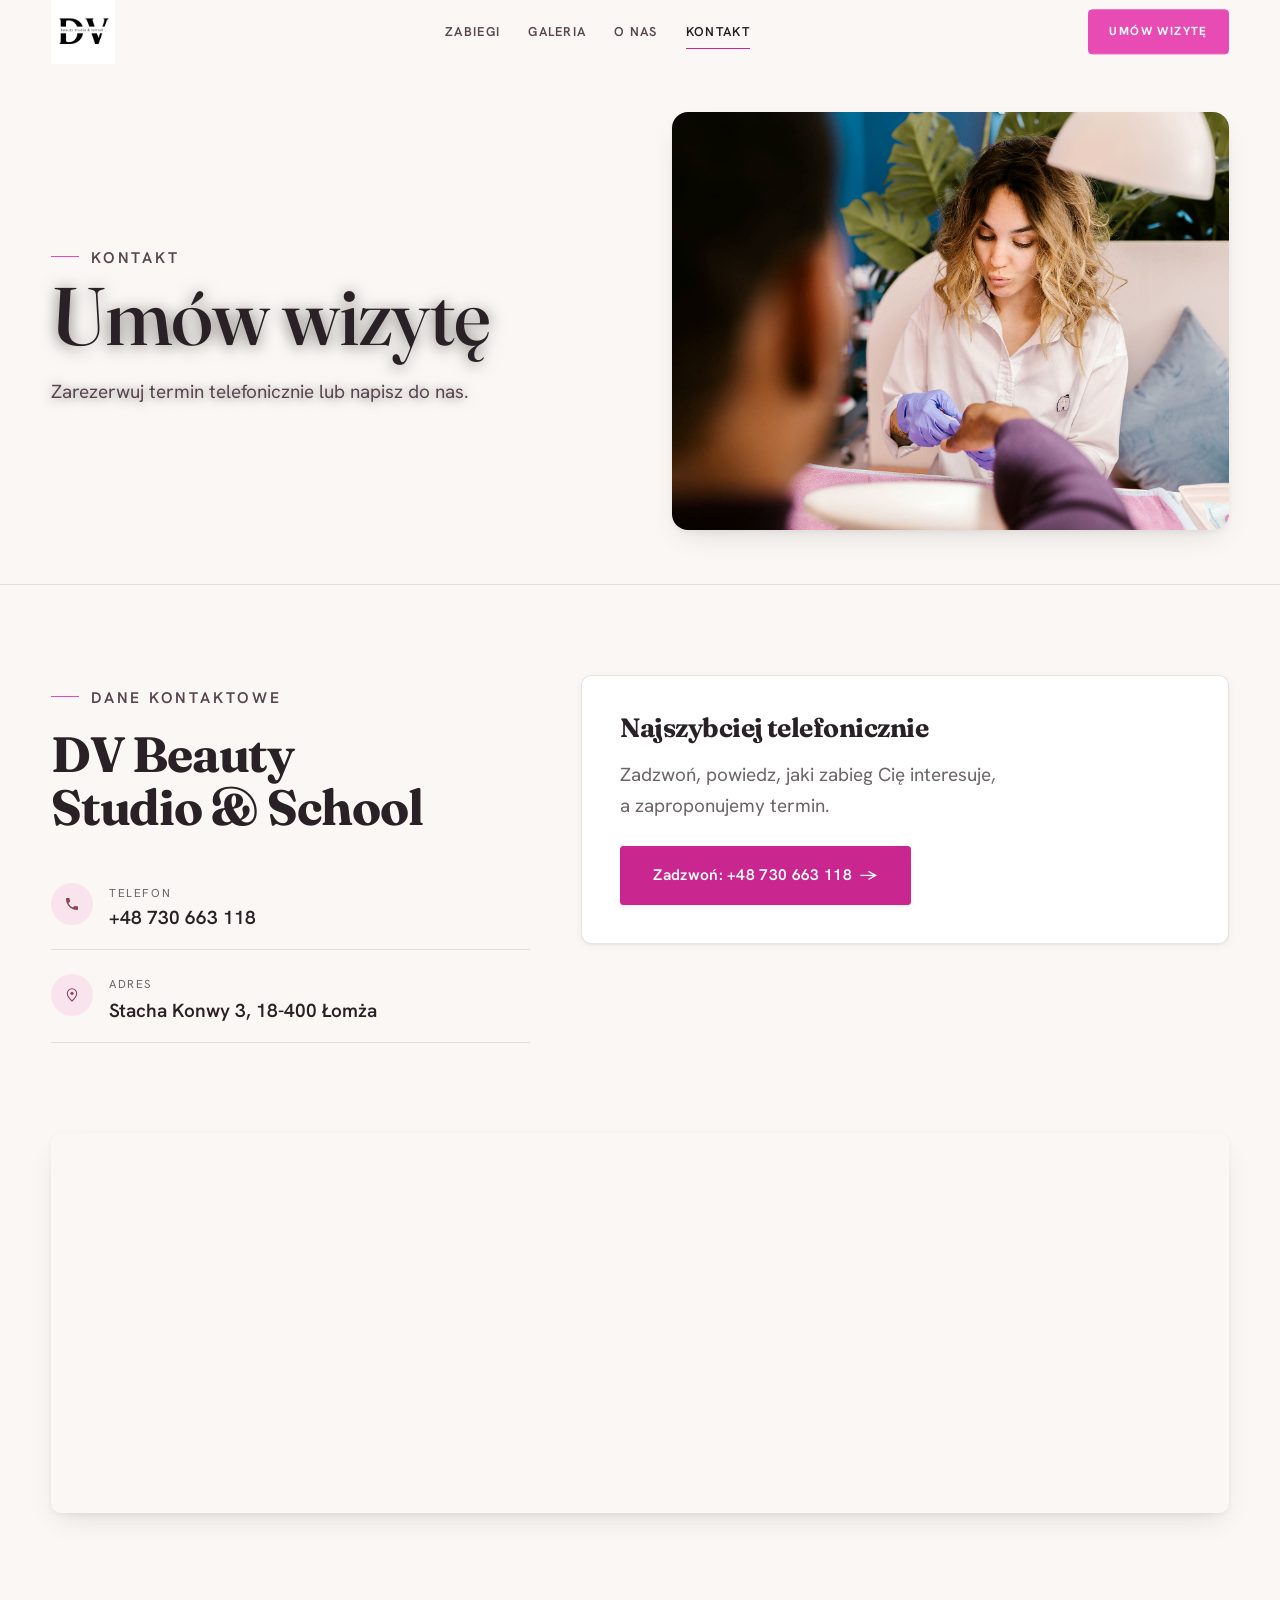
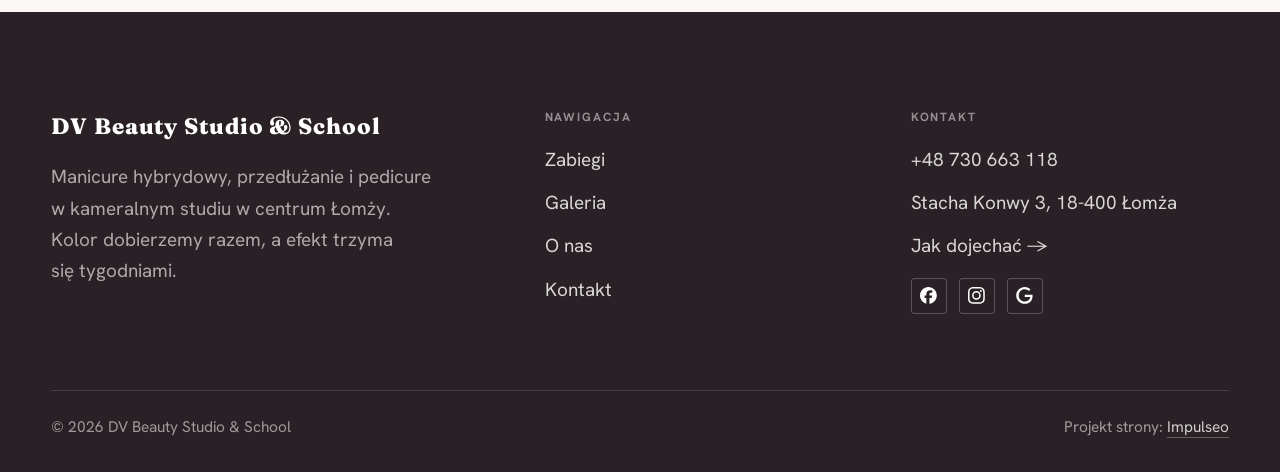
==== commit a76efdc6: "Paleta: zielony akcent -> roz fuksja #E94BB4 (probka od klienta) --accent #E94BB4, --accent-d #C9268" ====
--- a/kontakt.html
+++ b/kontakt.html
@@ -20,7 +20,7 @@
 <link rel="preconnect" href="https://fonts.googleapis.com">
 <link rel="preconnect" href="https://fonts.gstatic.com" crossorigin>
 <link href="https://fonts.googleapis.com/css2?family=Fraunces:wght@500;600;700&family=Hanken+Grotesk:wght@400;500;600&display=swap" rel="stylesheet">
-<link rel="stylesheet" href="assets/styles.css?v=def49a6e">
+<link rel="stylesheet" href="assets/styles.css?v=cdf09704">
 </head>
 <body>
 
--- a/assets/styles.css
+++ b/assets/styles.css
@@ -821,8 +821,8 @@
 .pagehead-soft .eyebrow{color:var(--ink-soft)}
 .pagehead-soft .eyebrow::before{background:var(--accent)}
 .pagehead-soft p{color:var(--ink-soft);margin-top:var(--space-4);max-width:46ch}
-.pagehead-soft .ph-fig{margin:0;aspect-ratio:4/3;border-radius:16px;overflow:hidden;box-shadow:var(--sh-md)}
-.pagehead-soft .ph-fig img{width:100%;height:100%;object-fit:cover}
+.pagehead-soft .ph-fig{position:relative;margin:0;aspect-ratio:4/3;border-radius:16px;overflow:hidden;box-shadow:var(--sh-md)}
+.pagehead-soft .ph-fig img{position:absolute;inset:0;width:100%;height:100%;object-fit:cover}
 .pagehead-soft .ph-copy{order:-1}   /* figure PIERWSZE w DOM (blur-guard) -> copy wizualnie z lewej przez order */
 @media(max-width:860px){.pagehead-soft .wrap{grid-template-columns:1fr}.pagehead-soft .ph-copy{order:0}.pagehead-soft .ph-fig{aspect-ratio:16/10}}
 
@@ -1746,11 +1746,13 @@
 .nav .nav-links a.btn-accent{color:#fff}
 .btn-accent[data-accent-d],.cta-d .btn-accent{color:#fff}
 
-/* === rozróżnienie palety: zieleń butelkowa (odtworzona z rejestru) ===
+/* === rozróżnienie palety: róż fuksja (wybór klienta 31.08.2026, próbka #E94BB4) ===
    Blokada powtórzeń (13.08.2026): ten sam odcień nie idzie do kolejnych
    klientów pod rząd. Wybór zapisany w palety-uzyte.json, więc przebudowa
-   tego dema odtworzy DOKŁADNIE ten kolor. */
-:root{--accent:#5B774A;--accent-d:#476337;--accent-soft:rgba(91,119,74,.10);--gold:#5B774A;}
+   tego dema odtworzy DOKŁADNIE ten kolor.
+   --accent-d ciemniejszy o tyle, by biały tekst na CTA trzymał 5,0:1 (tyle co poprzednia zieleń). */
+:root{--accent:#E94BB4;--accent-d:#C9268F;--accent-soft:rgba(233,75,180,.10);--gold:#E94BB4;}
 .btn-accent{color:#fff}
 .nav .nav-links a.btn-accent{color:#fff}
 .btn-accent[data-accent-d],.cta-d .btn-accent{color:#fff}
+.btn-accent:hover,.sticky-reserve .sr-book:hover{background:#D12C97;border-color:#D12C97}  /* hover jaśniejszy od --accent-d, ale wciąż 4,6:1 z bielą */
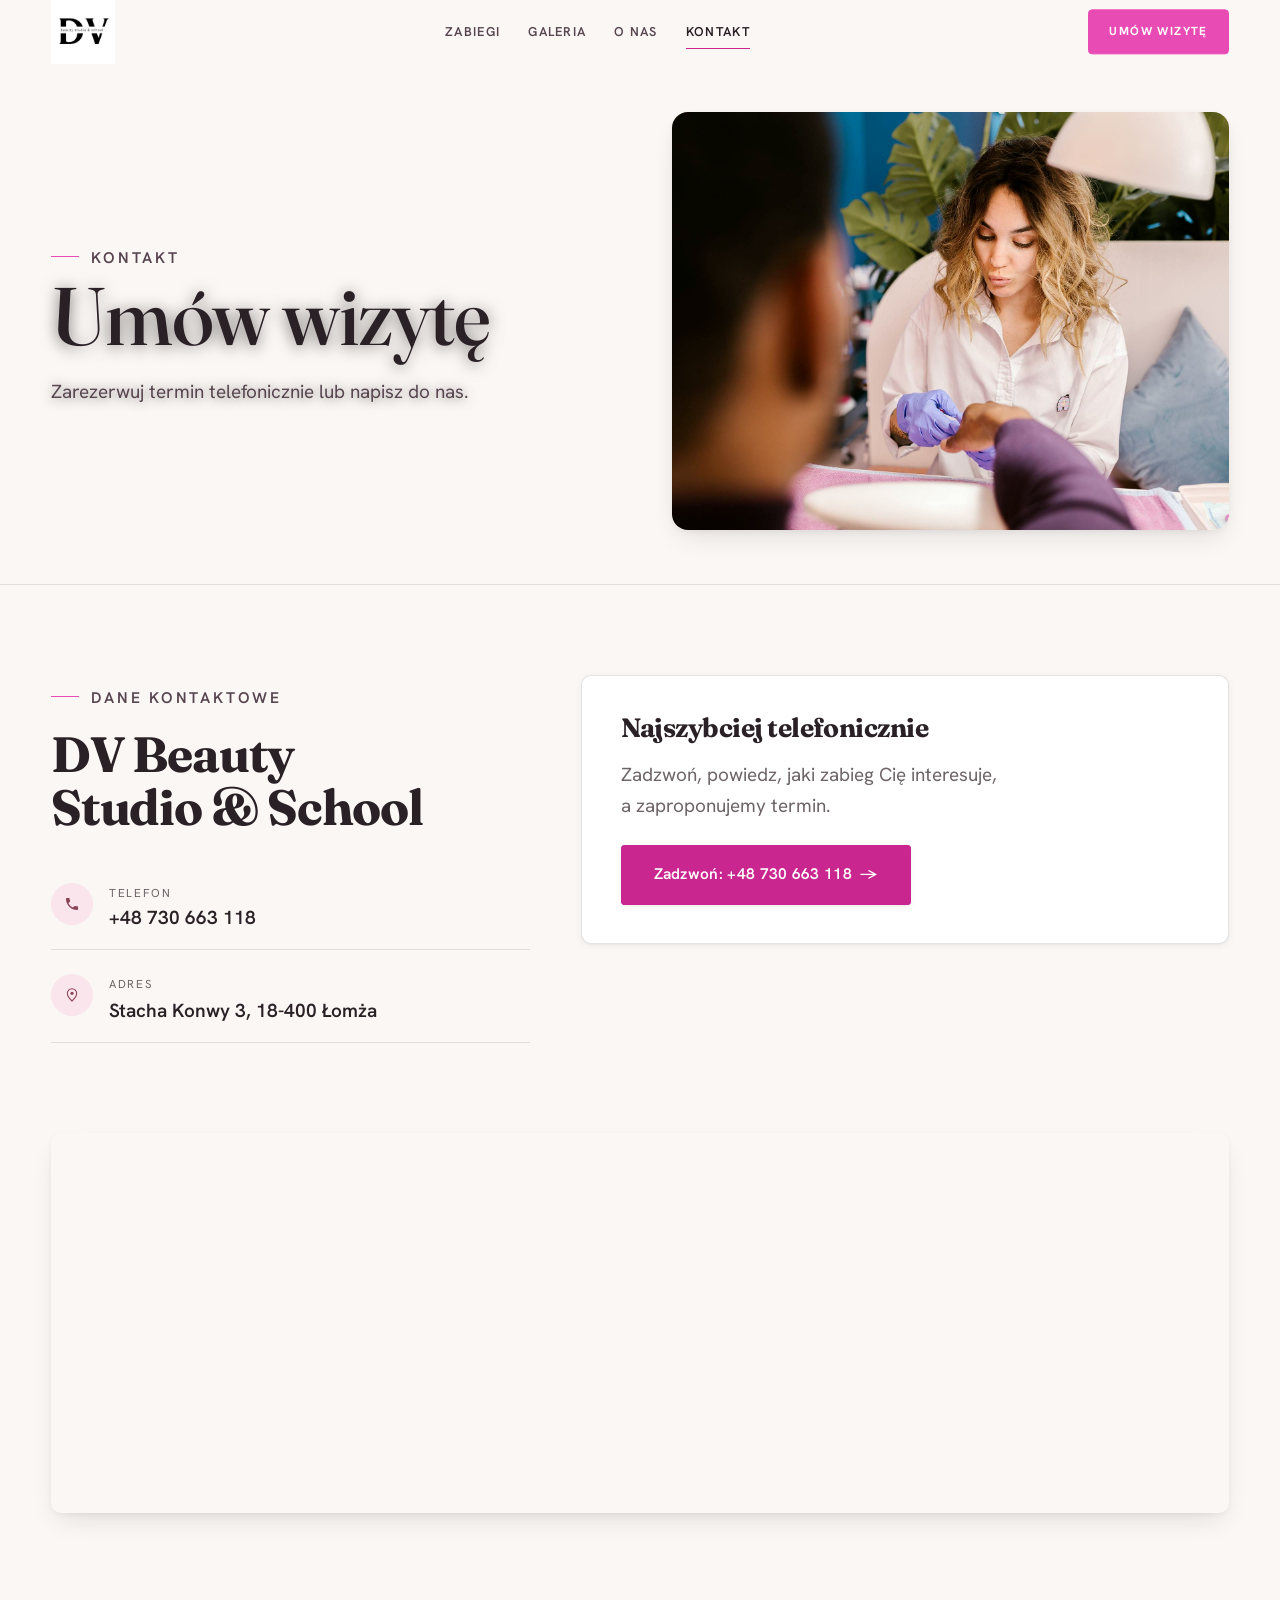
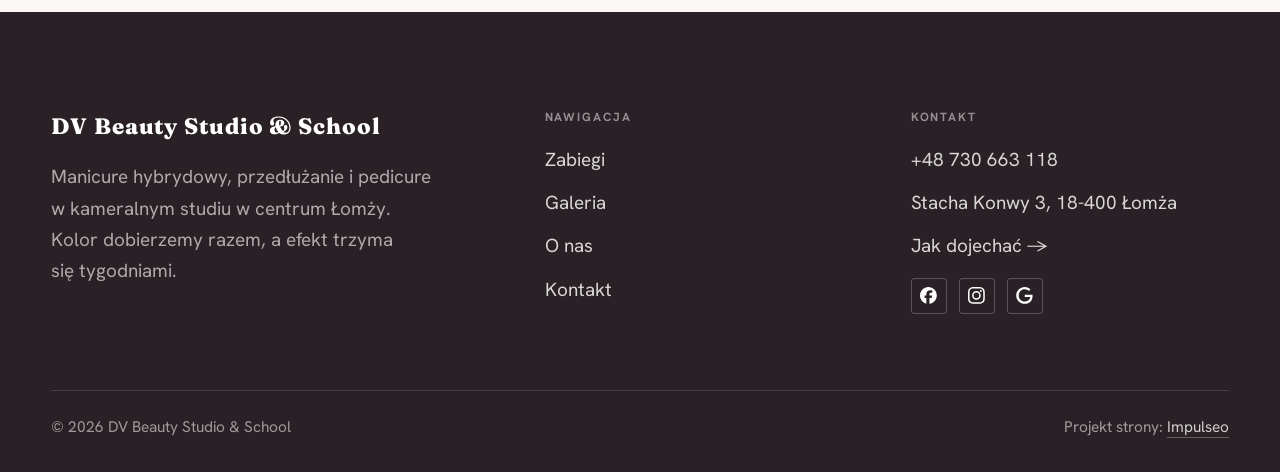
==== commit c6921049: "Tresc: pelny cennik (stylista/top stylista), sekcje zaufania i pedicure, tekst o zespole - oferta.ht" ====
--- a/kontakt.html
+++ b/kontakt.html
@@ -20,7 +20,7 @@
 <link rel="preconnect" href="https://fonts.googleapis.com">
 <link rel="preconnect" href="https://fonts.gstatic.com" crossorigin>
 <link href="https://fonts.googleapis.com/css2?family=Fraunces:wght@500;600;700&family=Hanken+Grotesk:wght@400;500;600&display=swap" rel="stylesheet">
-<link rel="stylesheet" href="assets/styles.css?v=cdf09704">
+<link rel="stylesheet" href="assets/styles.css?v=441d9a28">
 </head>
 <body>
 
--- a/assets/styles.css
+++ b/assets/styles.css
@@ -1756,3 +1756,27 @@
 .nav .nav-links a.btn-accent{color:#fff}
 .btn-accent[data-accent-d],.cta-d .btn-accent{color:#fff}
 .btn-accent:hover,.sticky-reserve .sr-book:hover{background:#D12C97;border-color:#D12C97}  /* hover jaśniejszy od --accent-d, ale wciąż 4,6:1 z bielą */
+
+/* === CENNIK Z KOLUMNAMI: stylista / top stylista (DV, 31.08.2026) ===
+   Nadbudowa na silnikowym .cennik - te same odstępy i hairline'y, dołożona
+   tylko siatka trzech kolumn i etykiety kolumn (na telefonie schodzą pod nazwę). */
+.cennik-price{max-width:56rem}
+.cn-cat{font-family:var(--font-display);font-weight:600;font-size:1.28rem;letter-spacing:-.005em;
+  margin:var(--space-8) 0 var(--space-2)}
+.cn-cat:first-of-type{margin-top:var(--space-5)}
+.cn-head{display:grid;grid-template-columns:minmax(10rem,1fr) 6rem 6rem;gap:clamp(.75rem,2vw,2rem);
+  padding-bottom:var(--space-2)}
+.cn-head span{font-size:.7rem;letter-spacing:.14em;text-transform:uppercase;color:var(--muted);text-align:right}
+.cennik-price .cennik-row{grid-template-columns:minmax(10rem,1fr) 6rem 6rem;gap:clamp(.75rem,2vw,2rem);
+  padding-block:var(--space-4)}
+.cennik-price .cn-name{font-family:var(--font-display);font-weight:500;font-size:1.08rem;line-height:1.3}
+.cn-price{text-align:right;font-variant-numeric:tabular-nums;color:var(--ink-soft);font-size:var(--text-base)}
+.cn-price-top{color:var(--ink);font-weight:600}
+@media(max-width:680px){
+  .cn-head{display:none}
+  .cennik-price .cennik-row{grid-template-columns:1fr auto auto;gap:var(--space-2) var(--space-5)}
+  .cennik-price .cn-name{grid-column:1/-1}
+  .cn-price{text-align:left}
+  .cn-price::before{content:attr(data-label);display:block;font-size:.62rem;letter-spacing:.12em;
+    text-transform:uppercase;color:var(--muted)}
+}
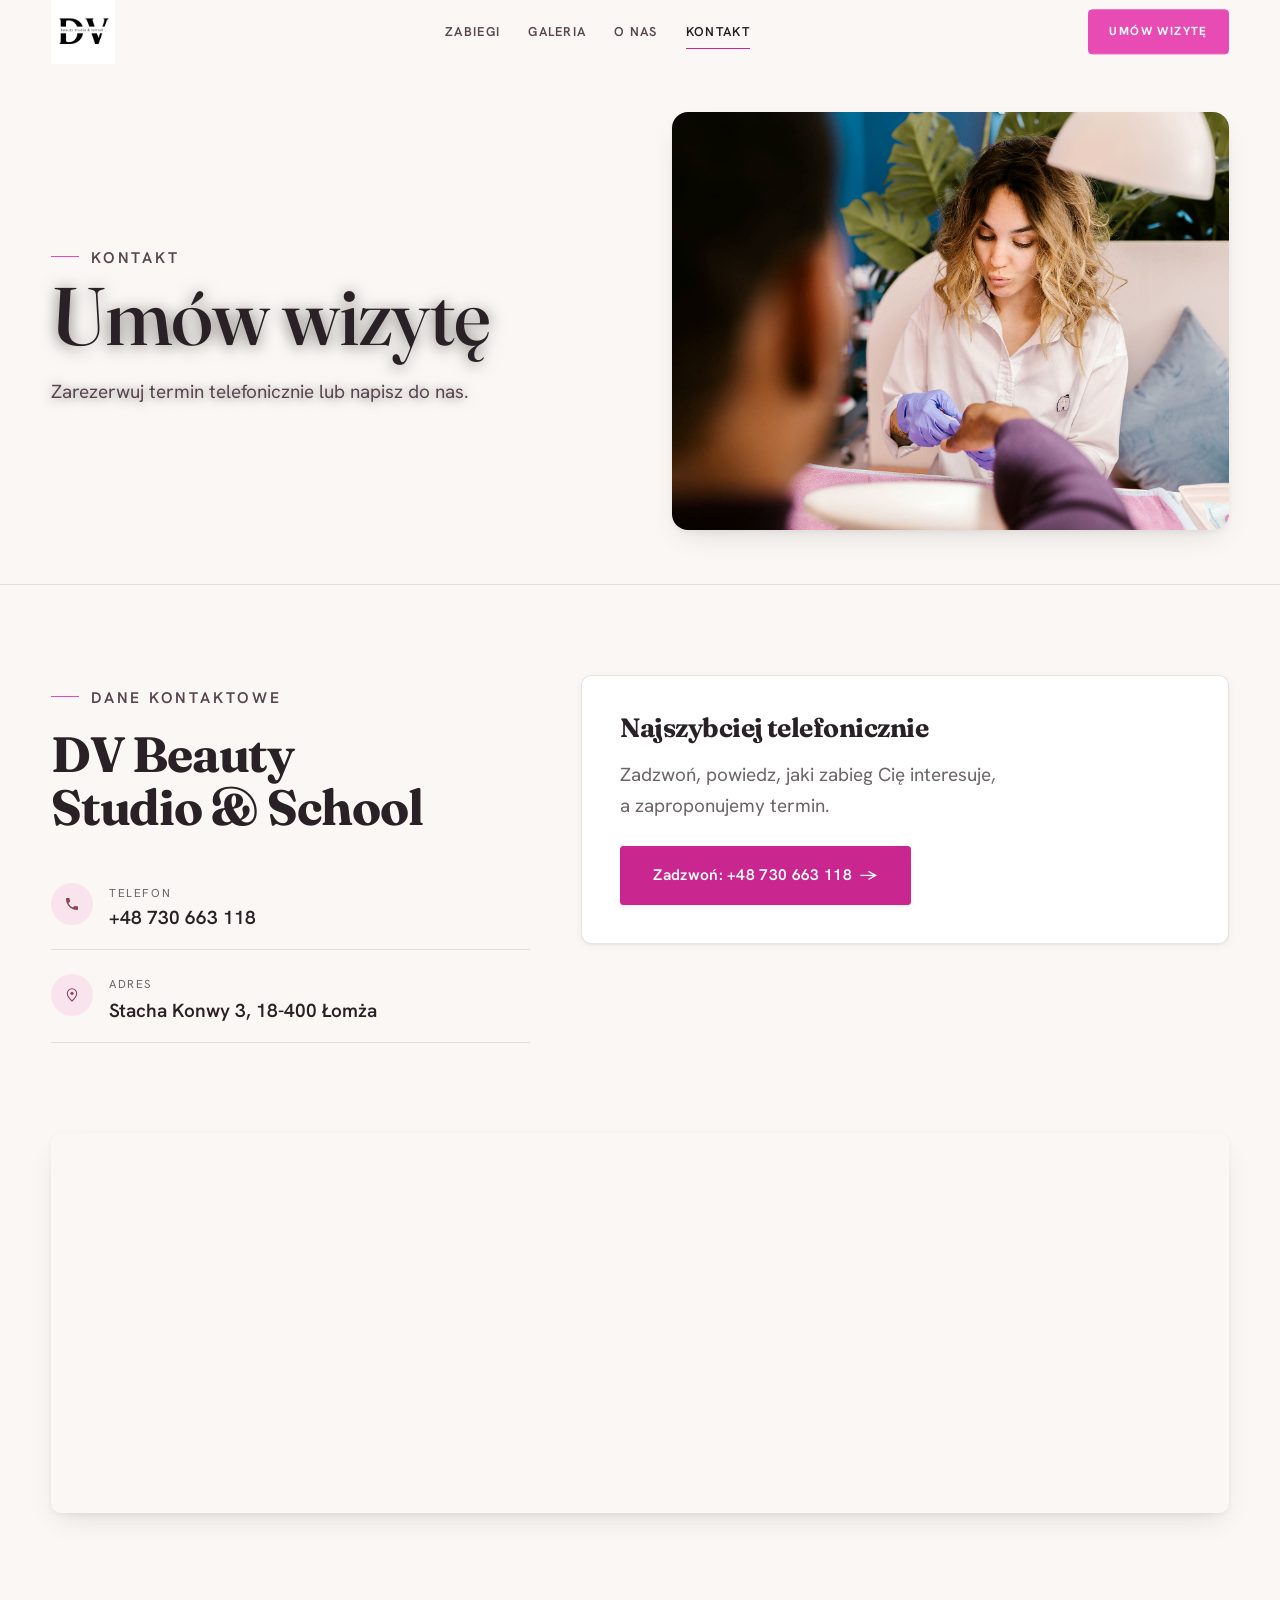
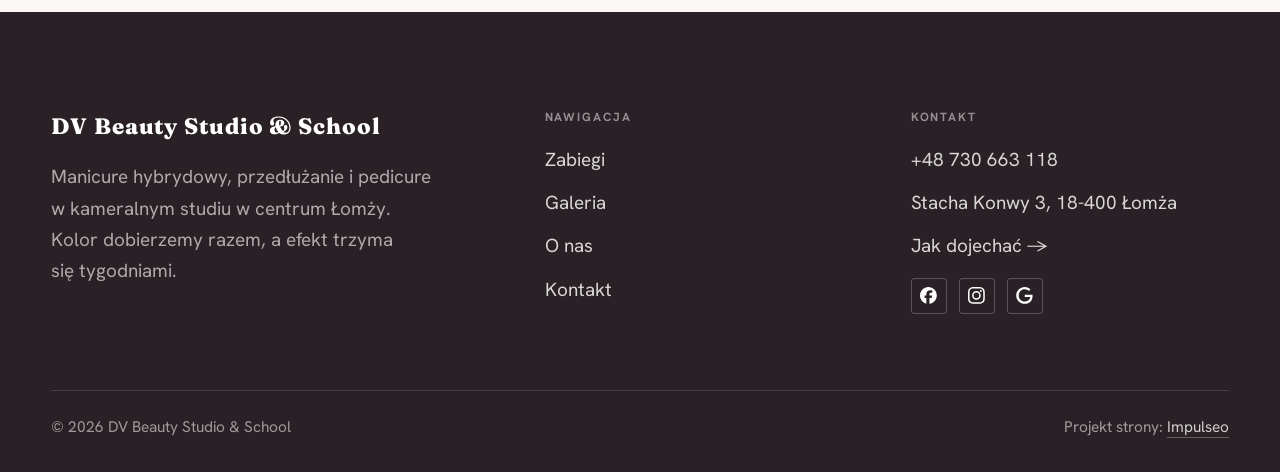
==== commit 6d0b63f0: "Cennik na telefonie: ceny w dwoch rownych kolumnach pod nazwa zabiegu Co-Authored-By: Claude Opus 5 " ====
--- a/kontakt.html
+++ b/kontakt.html
@@ -20,7 +20,7 @@
 <link rel="preconnect" href="https://fonts.googleapis.com">
 <link rel="preconnect" href="https://fonts.gstatic.com" crossorigin>
 <link href="https://fonts.googleapis.com/css2?family=Fraunces:wght@500;600;700&family=Hanken+Grotesk:wght@400;500;600&display=swap" rel="stylesheet">
-<link rel="stylesheet" href="assets/styles.css?v=441d9a28">
+<link rel="stylesheet" href="assets/styles.css?v=75b5875e">
 </head>
 <body>
 
--- a/assets/styles.css
+++ b/assets/styles.css
@@ -1774,7 +1774,7 @@
 .cn-price-top{color:var(--ink);font-weight:600}
 @media(max-width:680px){
   .cn-head{display:none}
-  .cennik-price .cennik-row{grid-template-columns:1fr auto auto;gap:var(--space-2) var(--space-5)}
+  .cennik-price .cennik-row{grid-template-columns:repeat(2,minmax(0,1fr));gap:var(--space-2) var(--space-4)}
   .cennik-price .cn-name{grid-column:1/-1}
   .cn-price{text-align:left}
   .cn-price::before{content:attr(data-label);display:block;font-size:.62rem;letter-spacing:.12em;
